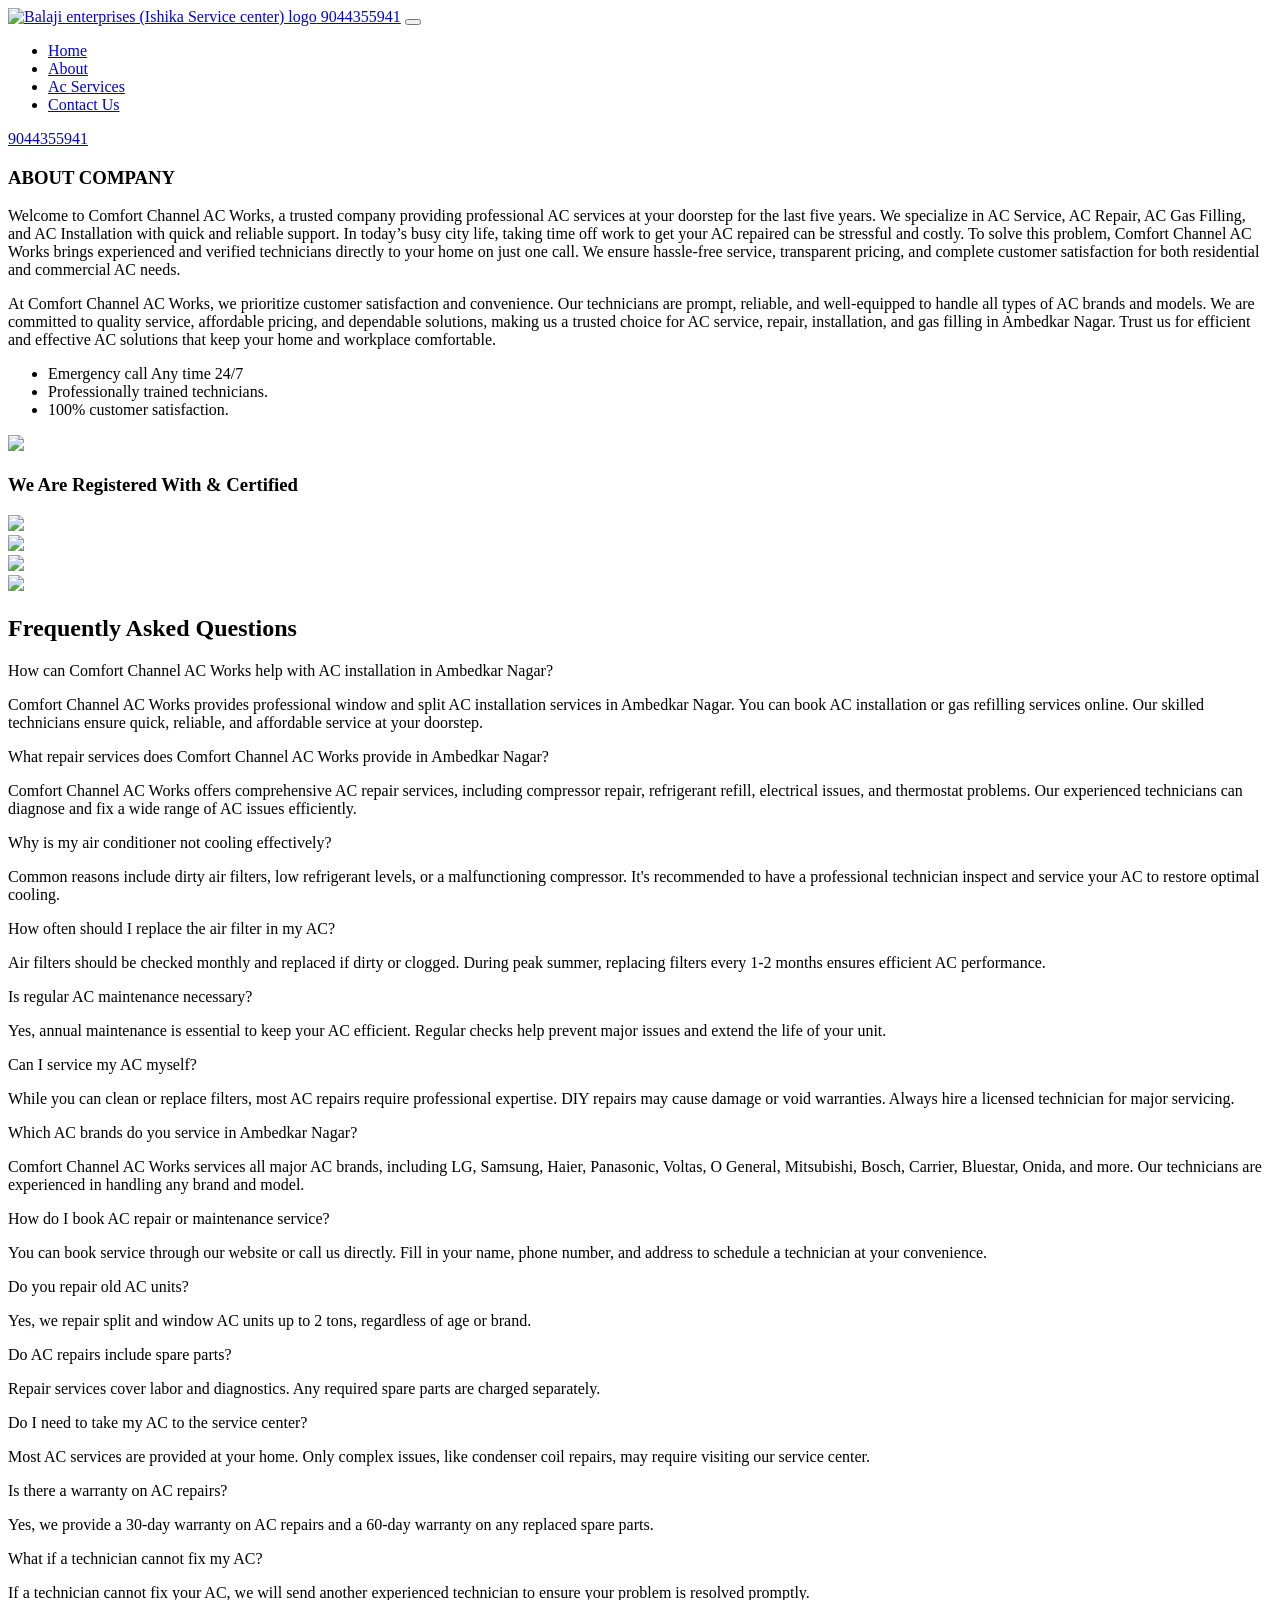
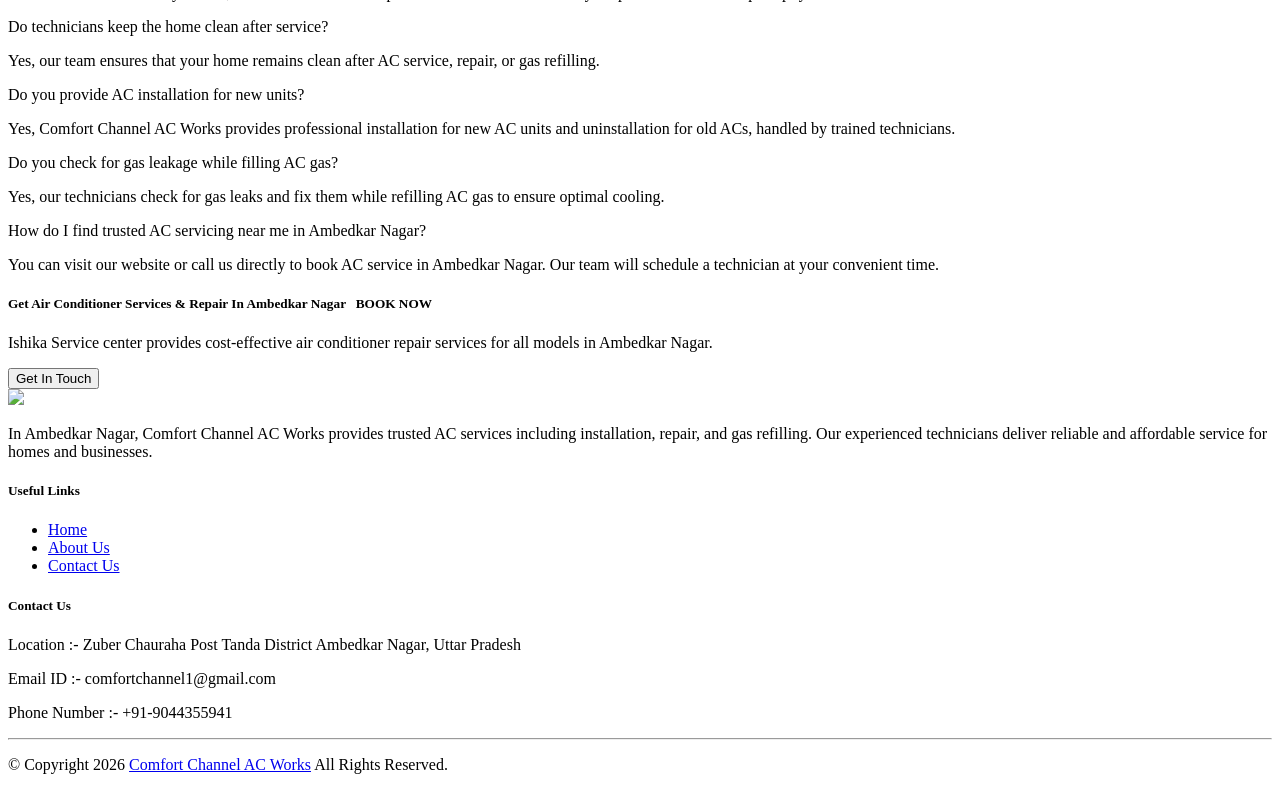
==== about.html @ 98bb8bfc "Add files via upload Website Created" ====
<!DOCTYPE html>
<html>
<head>
		<title>About Us - Comfort Channel AC Works</title>
		 <meta charset="utf-8">
		  <meta name="description" content="Company In Ambedkar Nagar Offering Air Conditioner Repair, Air Conditioner Service, Air Conditioner Installation, One Step Solution For last 5 Year's">
		  <meta name="keywords" content="">
		  <meta name="author" content="Comfort Channel AC Works">
		  <meta name="viewport" content="width=device-width, initial-scale=1">
		<script src="assets/js/6f4b66733d.js" crossorigin="anonymous"></script>
		  <link rel="stylesheet" href="assets/css/bootstrap.min.css" crossorigin="anonymous">
		  <script src="assets/js/bootstrap.bundle.min.js"></script>
		  <link rel="icon" href="https://theacexpert.in/assets/images/ishika-favicon-color.png" width="60px" type="image/x-icon">
		  <link rel="stylesheet" href="assets/css/style.css">
		  <meta name="Robots" content="index, follow"/>
 <!--schema Start  --> 
   
       

  
<!--schema End -->

		 <link rel="canonical" href="index.html" />
	</head>
	<body>

	<!-- navbar start -->
		<nav class="navbar navbar-expand-sm navbar-light bg-light">
		  <div class="container-fluid">
			<a class="navbar-brand" href="index.html"><img src="assets/images/comfort logo.png" alt="Balaji enterprises (Ishika Service center) logo"></a><a href="tel:+919044355941" class="mobileno"><i class="fa fa-phone" aria-hidden="true"></i> 9044355941</a>
			
			<button class="navbar-toggler" type="button" data-bs-toggle="collapse" data-bs-target="#collapsibleNavbar">
			  <span class="navbar-toggler-icon"></span>
			</button>
			<div class="collapse navbar-collapse"  id="collapsibleNavbar">
			     <ul class="navbar-nav ms-auto  my-2 my-lg-0 navbar-nav-scroll">
					<li class="nav-item">
					 <a class="nav-link active" aria-current="page" href="index.html">Home</a>
					</li>
					<li class="nav-item">
					  <a class="nav-link" href="about.html">About</a>
					</li>
					<!--	<li class="nav-item">-->
					<!--  <a class="nav-link" href="gyser_microvave.html">Gyser Microvave</a>-->
					<!--</li>-->
					<li class="nav-item ">
					  <a class="nav-link " href="ac.html" role="button">Ac Services</a>
					
					</li>
					
				
					 <li class="nav-item">
					  <a class="nav-link" href="contact.htm">Contact Us</a>
					</li>
				</ul>
			    <div class="navbar-mobile-number ms-auto">
				   <p><a href="tel:+919044355941"><i class="fa fa-phone" aria-hidden="true"></i> 9044355941</a></p>
			    </div>
			</div>
		  </div>
		</nav>
	<!-- navbar end -->	<!--start  about company -->
		<section class="about-company">
			<div class="container">
				<div class="row">
					<div class="col-sm-8 col-sm-8 col-lg-8">
						<div class="about-company-heading">
							<h3 class="color-heading">ABOUT COMPANY</h3>
							<p>Welcome to Comfort Channel AC Works, a trusted company providing professional AC services at your doorstep for the last five years. We specialize in AC Service, AC Repair, AC Gas Filling, and AC Installation with quick and reliable support. In today’s busy city life, taking time off work to get your AC repaired can be stressful and costly. To solve this problem, Comfort Channel AC Works brings experienced and verified technicians directly to your home on just one call. We ensure hassle-free service, transparent pricing, and complete customer satisfaction for both residential and commercial AC needs.</p>
							<p>At Comfort Channel AC Works, we prioritize customer satisfaction and convenience. Our technicians are prompt, reliable, and well-equipped to handle all types of AC brands and models. We are committed to quality service, affordable pricing, and dependable solutions, making us a trusted choice for AC service, repair, installation, and gas filling in Ambedkar Nagar. Trust us for efficient and effective AC solutions that keep your home and workplace comfortable.</p>
							<ul>
								<li>Emergency call Any time 24/7</li>
								<li>Professionally trained technicians.</li>
								<li>100% customer satisfaction.</li>
							</ul>
						</div>
					</div>
					<div class="col-sm-4 col-md-4 col-lg-4">
						<div class="about-company-img">
							<img src="assets/images/about-company-img.jpg">
						</div>
					</div>
				</div>
			</div>
		</section>
	<!-- end about company -->
	<!-- start certification -->
		<section class="certification">
			<div class="container">
				<div class="row">
					<div class="col-sm-12">
							<h3 class="color-heading">We Are Registered With & Certified</h3>
					</div>
				</div>
				<div class="row">
					<div class="col-sm-3 col-md-3 col-lg-3 col-6">
						<div class="certification-img">
							<img src="assets/images/msme.jpg" style="width:100%;">
						</div>
					</div>
					<div class="col-sm-3 col-md-3 col-lg-3 col-6">
						<div class="certification-img">
							<img src="assets/images/iso.jpg" style="width:100%;">
						</div>
					</div>
					<div class="col-sm-3 col-md-3 col-lg-3 col-6">
						<div class="certification-img">
							<img src="assets/images/bee.jpg" style="width:100%;">
						</div>
					</div>
					<div class="col-sm-3 col-md-3 col-lg-3 col-6">
						<div class="certification-img">
							<img src="assets/images/google-rating.jpg" style="width:100%;">
						</div>
					</div>
				</div>
			</div>
		</section>
	<!-- end certification -->
	<!-- start Frequently Asked Questions-->
	<!-- start faq-->
	<section class="faq-heading">
    <div class="container">
        <div class="row">
            <div class="col-sm-12 col-md-12 col-lg-12 faq-heading-one">
                <h2>Frequently Asked Questions</h2>
            </div>
            <div class="col-sm-12 col-md-12 col-lg-12">
                <div class="faq-container">

                    <div class="faq-item">
                        <div class="faq-question">How can Comfort Channel AC Works help with AC installation in Ambedkar Nagar?</div>
                        <div class="icon-container"><i class="fas fa-chevron-right"></i></div>
                    </div>
                    <div class="faq-answer">
                        <p>Comfort Channel AC Works provides professional window and split AC installation services in Ambedkar Nagar. You can book AC installation or gas refilling services online. Our skilled technicians ensure quick, reliable, and affordable service at your doorstep.</p>
                    </div>

                    <div class="faq-item">
                        <div class="faq-question">What repair services does Comfort Channel AC Works provide in Ambedkar Nagar?</div>
                        <div class="icon-container"><i class="fas fa-chevron-right"></i></div>
                    </div>
                    <div class="faq-answer">
                        <p>Comfort Channel AC Works offers comprehensive AC repair services, including compressor repair, refrigerant refill, electrical issues, and thermostat problems. Our experienced technicians can diagnose and fix a wide range of AC issues efficiently.</p>
                    </div>

                    <div class="faq-item">
                        <div class="faq-question">Why is my air conditioner not cooling effectively?</div>
                        <div class="icon-container"><i class="fas fa-chevron-right"></i></div>
                    </div>
                    <div class="faq-answer">
                        <p>Common reasons include dirty air filters, low refrigerant levels, or a malfunctioning compressor. It's recommended to have a professional technician inspect and service your AC to restore optimal cooling.</p>
                    </div>

                    <div class="faq-item">
                        <div class="faq-question">How often should I replace the air filter in my AC?</div>
                        <div class="icon-container"><i class="fas fa-chevron-right"></i></div>
                    </div>
                    <div class="faq-answer">
                        <p>Air filters should be checked monthly and replaced if dirty or clogged. During peak summer, replacing filters every 1-2 months ensures efficient AC performance.</p>
                    </div>

                    <div class="faq-item">
                        <div class="faq-question">Is regular AC maintenance necessary?</div>
                        <div class="icon-container"><i class="fas fa-chevron-right"></i></div>
                    </div>
                    <div class="faq-answer">
                        <p>Yes, annual maintenance is essential to keep your AC efficient. Regular checks help prevent major issues and extend the life of your unit.</p>
                    </div>

                    <div class="faq-item">
                        <div class="faq-question">Can I service my AC myself?</div>
                        <div class="icon-container"><i class="fas fa-chevron-right"></i></div>
                    </div>
                    <div class="faq-answer">
                        <p>While you can clean or replace filters, most AC repairs require professional expertise. DIY repairs may cause damage or void warranties. Always hire a licensed technician for major servicing.</p>
                    </div>

                    <div class="faq-item">
                        <div class="faq-question">Which AC brands do you service in Ambedkar Nagar?</div>
                        <div class="icon-container"><i class="fas fa-chevron-right"></i></div>
                    </div>
                    <div class="faq-answer">
                        <p>Comfort Channel AC Works services all major AC brands, including LG, Samsung, Haier, Panasonic, Voltas, O General, Mitsubishi, Bosch, Carrier, Bluestar, Onida, and more. Our technicians are experienced in handling any brand and model.</p>
                    </div>

                    <div class="faq-item">
                        <div class="faq-question">How do I book AC repair or maintenance service?</div>
                        <div class="icon-container"><i class="fas fa-chevron-right"></i></div>
                    </div>
                    <div class="faq-answer">
                        <p>You can book service through our website or call us directly. Fill in your name, phone number, and address to schedule a technician at your convenience.</p>
                    </div>

                    <div class="faq-item">
                        <div class="faq-question">Do you repair old AC units?</div>
                        <div class="icon-container"><i class="fas fa-chevron-right"></i></div>
                    </div>
                    <div class="faq-answer">
                        <p>Yes, we repair split and window AC units up to 2 tons, regardless of age or brand.</p>
                    </div>

                    <div class="faq-item">
                        <div class="faq-question">Do AC repairs include spare parts?</div>
                        <div class="icon-container"><i class="fas fa-chevron-right"></i></div>
                    </div>
                    <div class="faq-answer">
                        <p>Repair services cover labor and diagnostics. Any required spare parts are charged separately.</p>
                    </div>

                    <div class="faq-item">
                        <div class="faq-question">Do I need to take my AC to the service center?</div>
                        <div class="icon-container"><i class="fas fa-chevron-right"></i></div>
                    </div>
                    <div class="faq-answer">
                        <p>Most AC services are provided at your home. Only complex issues, like condenser coil repairs, may require visiting our service center.</p>
                    </div>

                    <div class="faq-item">
                        <div class="faq-question">Is there a warranty on AC repairs?</div>
                        <div class="icon-container"><i class="fas fa-chevron-right"></i></div>
                    </div>
                    <div class="faq-answer">
                        <p>Yes, we provide a 30-day warranty on AC repairs and a 60-day warranty on any replaced spare parts.</p>
                    </div>

                    <div class="faq-item">
                        <div class="faq-question">What if a technician cannot fix my AC?</div>
                        <div class="icon-container"><i class="fas fa-chevron-right"></i></div>
                    </div>
                    <div class="faq-answer">
                        <p>If a technician cannot fix your AC, we will send another experienced technician to ensure your problem is resolved promptly.</p>
                    </div>

                    <div class="faq-item">
                        <div class="faq-question">Do technicians keep the home clean after service?</div>
                        <div class="icon-container"><i class="fas fa-chevron-right"></i></div>
                    </div>
                    <div class="faq-answer">
                        <p>Yes, our team ensures that your home remains clean after AC service, repair, or gas refilling.</p>
                    </div>

                    <div class="faq-item">
                        <div class="faq-question">Do you provide AC installation for new units?</div>
                        <div class="icon-container"><i class="fas fa-chevron-right"></i></div>
                    </div>
                    <div class="faq-answer">
                        <p>Yes, Comfort Channel AC Works provides professional installation for new AC units and uninstallation for old ACs, handled by trained technicians.</p>
                    </div>

                    <div class="faq-item">
                        <div class="faq-question">Do you check for gas leakage while filling AC gas?</div>
                        <div class="icon-container"><i class="fas fa-chevron-right"></i></div>
                    </div>
                    <div class="faq-answer">
                        <p>Yes, our technicians check for gas leaks and fix them while refilling AC gas to ensure optimal cooling.</p>
                    </div>

                    <div class="faq-item">
                        <div class="faq-question">How do I find trusted AC servicing near me in Ambedkar Nagar?</div>
                        <div class="icon-container"><i class="fas fa-chevron-right"></i></div>
                    </div>
                    <div class="faq-answer">
                        <p>You can visit our website or call us directly to book AC service in Ambedkar Nagar. Our team will schedule a technician at your convenient time.</p>
                    </div>

                </div>
            </div>
        </div>
    </div>
</section>

		<!-- end faq -->
			<!-- end Frequently Asked Questions-->
	
<script>
	const faqItems = document.querySelectorAll('.faq-item');

faqItems.forEach(item => {
  const question = item.querySelector('.faq-question');
  const answer = item.nextElementSibling;
  const icon = item.querySelector('i');

  item.addEventListener('click', () => {
    faqItems.forEach(otherItem => {
      if (otherItem !== item) {
        const otherAnswer = otherItem.nextElementSibling;
        const otherIcon = otherItem.querySelector('i');

        otherAnswer.classList.remove('active');
        otherIcon.classList.remove('active');
        otherAnswer.style.maxHeight = "0";
      }
    });

    answer.classList.toggle('active');
    icon.classList.toggle('active');
    if (answer.classList.contains('active')) {
      answer.style.maxHeight = answer.scrollHeight + "px";
    } else {
      answer.style.maxHeight = "0";
    }
  });
});
</script>
	


<!-- start footer book now-->
		<section class="book-now">
			<div class="container">
				<div class="row">
					<div class="col-sm-10 col-md-10 col-lg-10">
						<div class="book-now-heading">
							<h5>Get Air Conditioner Services & Repair In Ambedkar Nagar &nbsp BOOK NOW</h5>
							<p>Ishika Service center provides cost-effective air conditioner repair services for all models in Ambedkar Nagar.</p>
						</div>
					</div>
					<div class="col-sm-2 col-md-2 col-lg-2">
						<div class="book-now-heading">
							 <a href="https://theacexpert.in/contact-us/index.html"><button type="button" class="btn">Get In Touch</button></a>
						</div>
					</div>
				</div>
			</div>
		</section>
	<!-- end footer book now-->
<!--start footer -->
		<section class="footer">
			<div class="container">
				<div class="row footer-heading">
							<div class="col-sm-4 col-md-4 col-lg-4">
								<div class="footer-logo-img">
									<img src="assets/images/comfort logo.png">
									<p>In Ambedkar Nagar, Comfort Channel AC Works provides trusted AC services including installation, repair, and gas refilling. Our experienced technicians deliver reliable and affordable service for homes and businesses.</p>
								</div> 
							
							</div>
							<div class="col-sm-4 col-md-4 col-lg-4">
								<div class="usefull-link">
									<h5>Useful Links</h5>
									<ul>
										<li><a href="index.html">Home</a></li>
										<li><a href="about.html">About Us</a></li>
										
									
										<li><a href="contact.htm">Contact Us</a></li>
									</ul>
								</div>
							</div>
						
							<div class="col-sm-4 col-md-4 col-lg-4">
								<div class="contact-us">
									<h5>Contact Us</h5>
									<p><i class="fa fa-map-marker" aria-hidden="true"></i>Location :- Zuber Chauraha Post Tanda District Ambedkar Nagar, Uttar Pradesh</p>
									<p><i class="fa fa-envelope" aria-hidden="true"></i>Email ID :- comfortchannel1@gmail.com </p>
									<p> <i class="fa fa-phone-square" aria-hidden="true"></i>Phone Number :- +91-9044355941</p>
								</div>
							</div> 
							<div class="col-sm-12 col-md-12 col-lg-12">
								<div class="trem-and-condition">
								<hr>
									<p>© Copyright 2026 <a href="theacexpert_default.html">Comfort Channel AC Works</a> All Rights Reserved.</p>
								</div>
							</div>	
				</div>
				</div>
			</div>
		</section>
	<!--end footer -->
	<style type="text/css">
        .wa-chat-box-poweredby{ 
            display: none;
        }
		.footer-mobile {
				display: none;
			}
        @media screen and (max-width: 550px) {
			.footer-mobile {
				position: fixed;
				bottom: 0;
				left: 0;
				display: block;
				right: 0;
				background: #fff;
				z-index: 998;
				width: 100%;
				height: 55px;
				box-shadow: 0 -5px 5px -3px #ccc;
				border-top: 1px solid #dedede;
			}
			.footer-mobile {
				display: block;
			}
			.footer-mobile a {
				display: inline-block;
				padding: 6px 9px;
				background: 0 0;
				color: #000;
				text-decoration: none;
				width: 50%;
				font-weight: 600;
				border-radius: 4px;
				font-size: 14px;
				letter-spacing: 0;
				text-transform: uppercase;
				margin: 8px 0 0 0;
				text-align: center;
			}
            #wa-widget-send-button {
                margin: 0 0 3px 0 !important;
                right: 10px;
                background: transparent;
                box-shadow: none;
            }
            #wa-widget-send-button .wa-messenger-svg-whatsapp {
                fill: #4dc247;
                width: 35px;
                margin-right: 5px;
            }
            #wa-widget-send-button div{
                color: #000 !important;
                font-weight: 600;
                letter-spacing: 0.5px;
                text-transform: capitalize;
                font-size: 15px !important;
                position: relative;
                top: 1px;
            }
        }
    </style>
	<div class="footer-mobile">
		<a href="tel:+917678126380" ><i class="fa fa-phone"></i> Call Now </a>
	</div>

	<!-- <script>
		var url = 'wati-integration-service.clare.ai/ShopifyWidget/shopifyWidget9e65.js?75564';
		var s = document.createElement('script');
		s.type = 'text/javascript';
		s.async = true;
		s.src = url;
		var options = {
			"enabled": true,
			"chatButtonSetting": {
				"backgroundColor": "#4dc247",
				"ctaText": "Get Help",
				"borderRadius": "25",
				"marginLeft": "0",
				"marginBottom": "50",
				"marginRight": "50",
				"position": "right"
			},
			"brandSetting": {
				"brandName": "Balaji enterprises (Ishika Service center)",
				"brandSubTitle": "We Provide Home Appliances Service",
				"brandImg": "assets/images/ishika-favicon.png",
				"welcomeText": "Hi, there!\nHow can I help you?",
				"messageText": "Hello, I need help with your service",
				"backgroundColor": "rgb(12, 101, 111);",
				"ctaText": "Start Chat",
				"borderRadius": "0",
				"autoShow": false,
				"phoneNumber": "+917678126380"
			}
		};
		s.onload = function() {
			CreateWhatsappChatWidget(options);
		};
		var x = document.getElementsByTagName('script')[0];
		x.parentNode.insertBefore(s, x);
	</script> -->
		</body>


<html>
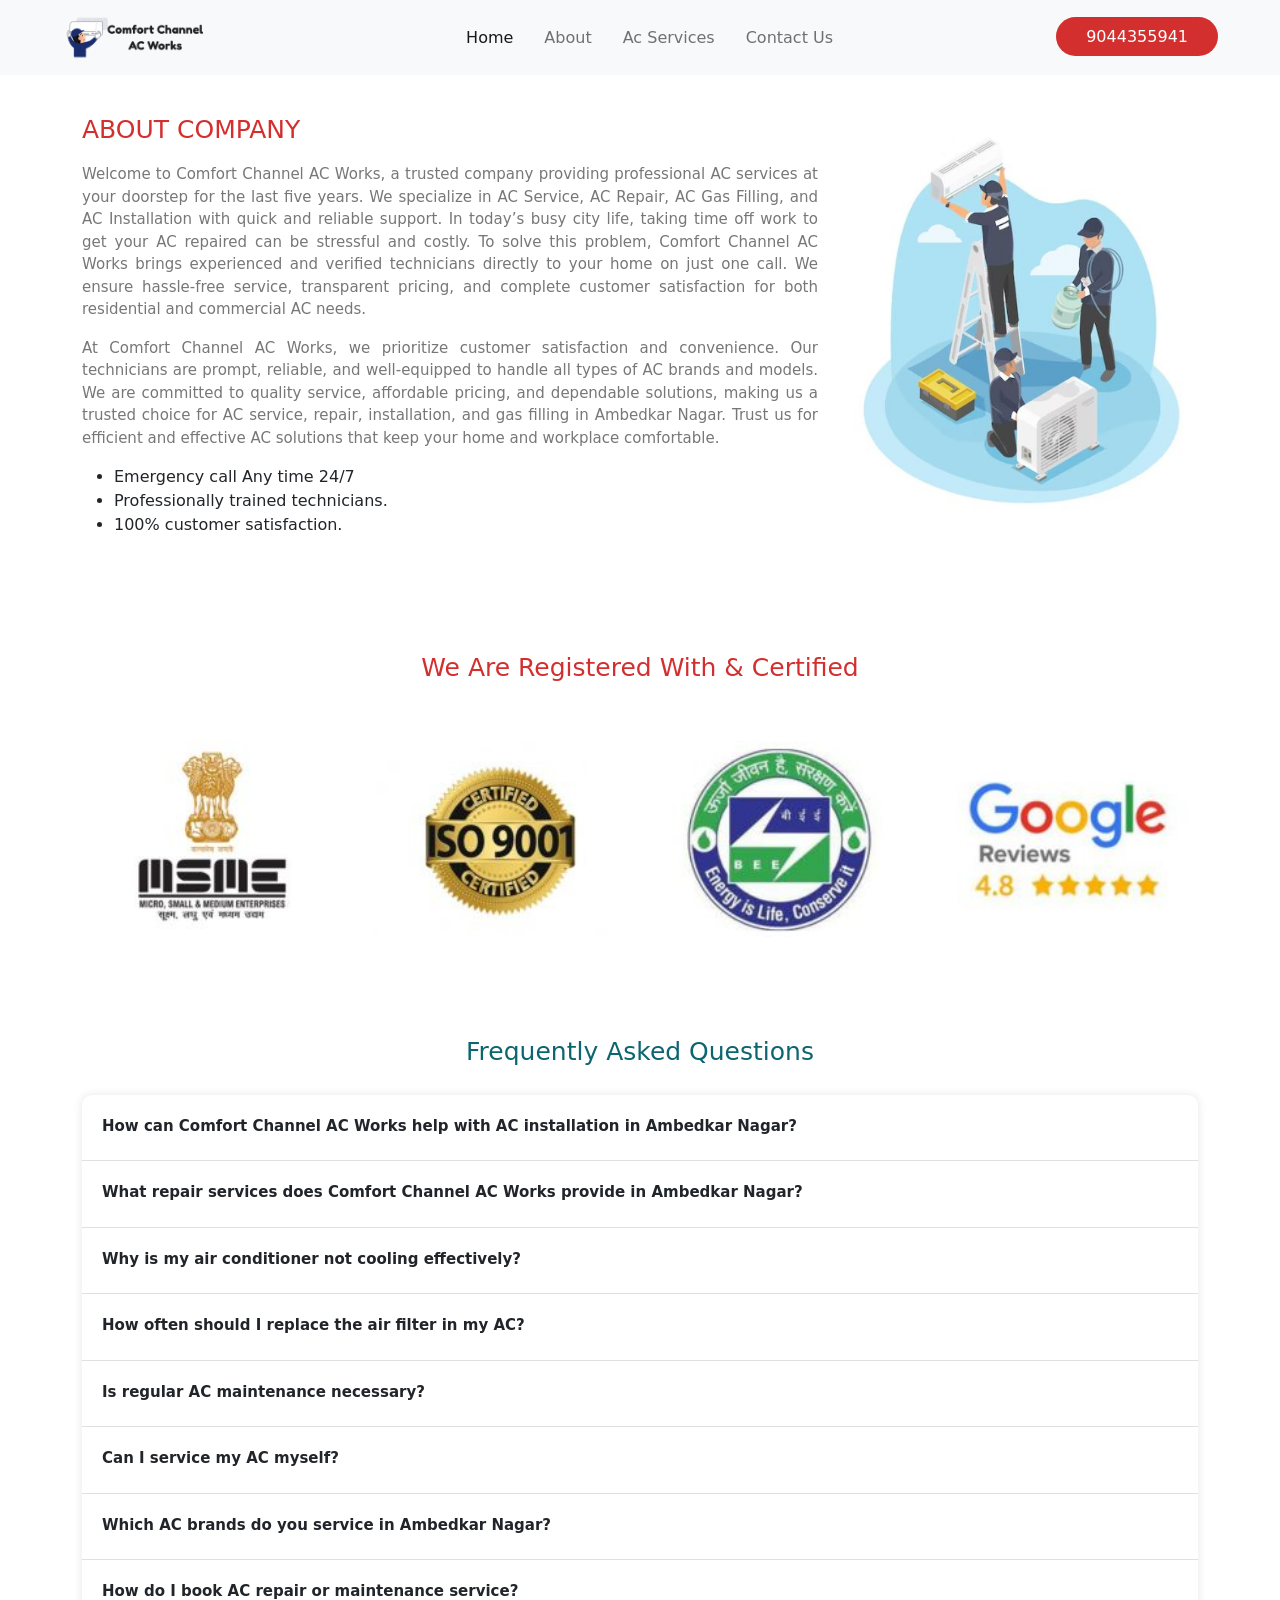
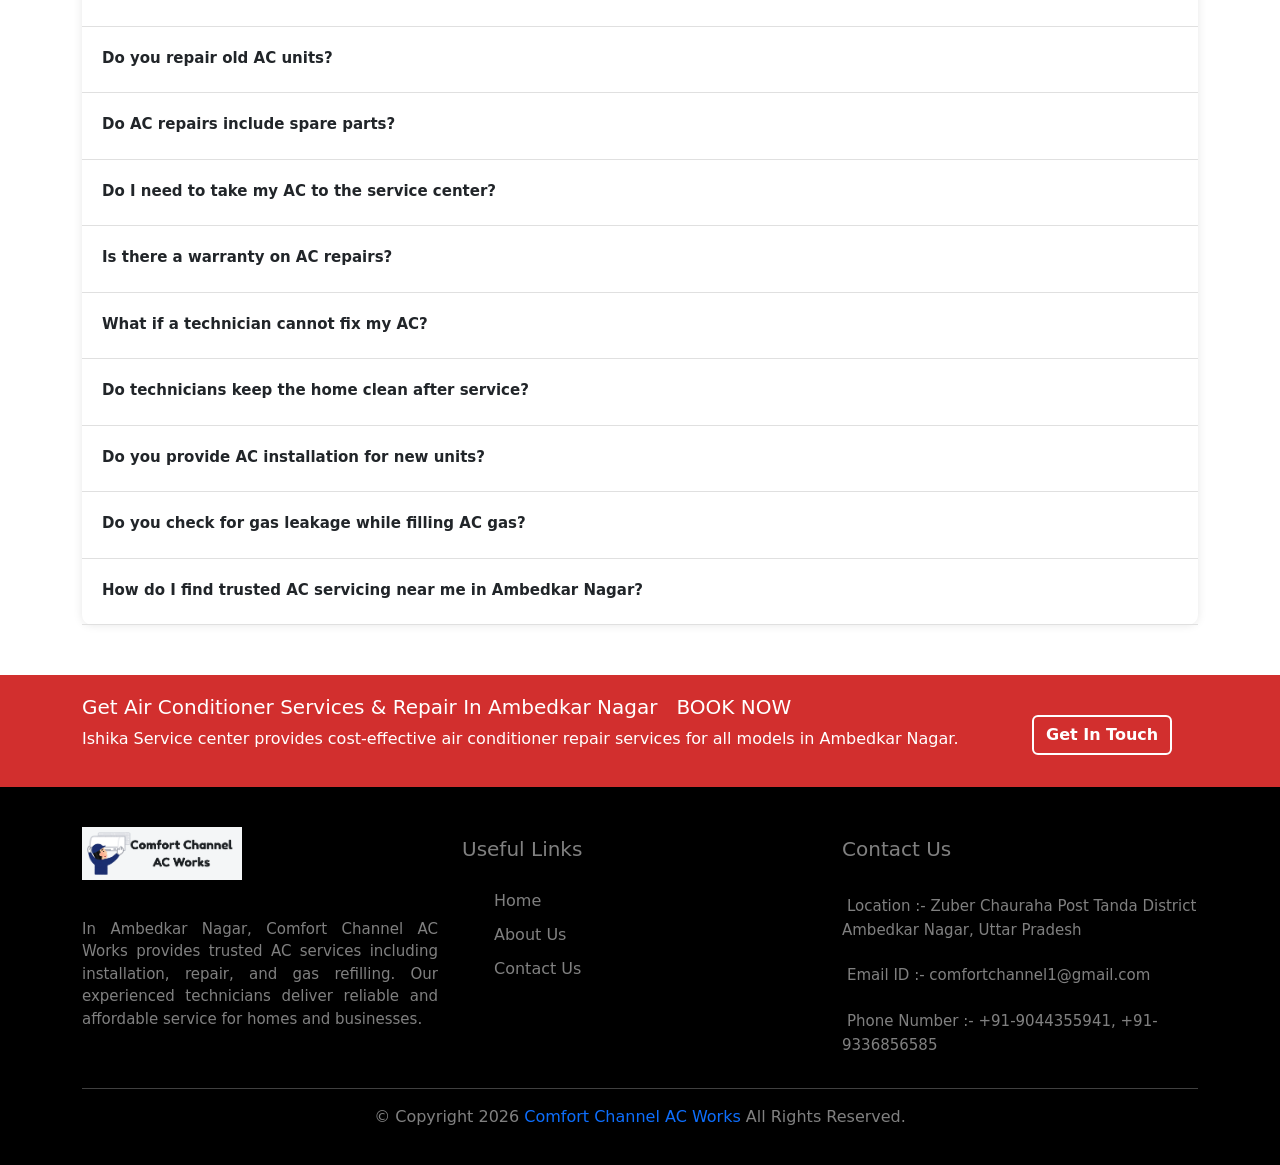
==== commit d71cf451: "updated" ====
--- a/about.html
+++ b/about.html
@@ -331,7 +331,7 @@
 				<div class="row footer-heading">
 							<div class="col-sm-4 col-md-4 col-lg-4">
 								<div class="footer-logo-img">
-									<img src="assets/images/comfort logo.png">
+									<img src="assets/images/comfort logo-2.png">
 									<p>In Ambedkar Nagar, Comfort Channel AC Works provides trusted AC services including installation, repair, and gas refilling. Our experienced technicians deliver reliable and affordable service for homes and businesses.</p>
 								</div> 
 							
@@ -354,13 +354,13 @@
 									<h5>Contact Us</h5>
 									<p><i class="fa fa-map-marker" aria-hidden="true"></i>Location :- Zuber Chauraha Post Tanda District Ambedkar Nagar, Uttar Pradesh</p>
 									<p><i class="fa fa-envelope" aria-hidden="true"></i>Email ID :- comfortchannel1@gmail.com </p>
-									<p> <i class="fa fa-phone-square" aria-hidden="true"></i>Phone Number :- +91-9044355941</p>
+									<p> <i class="fa fa-phone-square" aria-hidden="true"></i>Phone Number :- +91-9044355941, +91-9336856585</p>
 								</div>
 							</div> 
 							<div class="col-sm-12 col-md-12 col-lg-12">
 								<div class="trem-and-condition">
 								<hr>
-									<p>© Copyright 2026 <a href="theacexpert_default.html">Comfort Channel AC Works</a> All Rights Reserved.</p>
+									<p>© Copyright 2026 <a href="index.html" style="text-decoration: none;">Comfort Channel AC Works</a> All Rights Reserved.</p>
 								</div>
 							</div>	
 				</div>
--- a/assets/css/style.css
+++ b/assets/css/style.css
@@ -0,0 +1,784 @@
+.navbar-brand img {
+	width:200px;padding-left:50px;
+}
+.scrollfooter {
+    position: relative;
+    width: 100%;
+    height: 200px;
+    padding: 0;
+    overflow-y: scroll;
+    overflow-x: hidden;
+}
+::-webkit-scrollbar {
+    width: 3px;
+    height: 3px;
+    background-color: #535356;
+    overflow-x: auto;
+}
+.navbar-nav .nav-item{
+	padding-left:15px;
+}
+.navbar-mobile-number p a{
+	text-decoration:none;
+	background-color:#d22f2e;
+	padding:10px 30px 10px 30px;
+	border-radius:25px;
+	color:white;
+}
+.one-roof ul li {
+	list-style-type:none;
+	margin-top:15px;
+	text-align:justify;
+}
+.fa-check-circle{
+	padding-right:10px;
+	color:green;
+}
+.one-roof .fa-check-circle{
+	padding-right:10px;
+	color:green;
+}
+.navbar-mobile-number {
+	margin-right:50px;
+	margin-top:15px;
+}
+.main-service {
+	background-color:#f9fafb;
+	padding-bottom:50px;
+}
+.routing-ac {
+	box-shadow:2px 2px 5px black;
+	border-radius:15px;
+	padding-bottom:15px;
+	margin-bottom:20px;
+}
+.routing-ac h6{
+	padding-left:20px;
+	padding-top:10px;
+}
+.routing-ac ul li {
+	font-size:14px;
+	padding-bottom:5px;
+	padding-left:10px;
+	list-style-type:none;
+}
+.routing-ac ul{
+	padding-left:12px;
+}
+.routing-ac .fa-check-circle{
+	padding-right:10px;
+	color:green;
+}
+.service-heading {
+	padding:40px 0px 15px 18px; 
+}
+.service-heading h3{
+	font-size:25px;
+}
+.service-heading p{
+	font-size:15px;
+	text-align:justify;
+	
+	padding-right:10px;
+}
+.routing-ac .service-button{
+	padding-left:20px;
+}
+.routing-ac .service-button p{
+	font-size:15px;
+	font-weight:bold;
+}
+.routing-ac .service-button p a{
+	text-decoration:none;
+	padding-left:20px;
+}
+.routing-ac .service-button .btn{
+	font-size:11px;
+}
+.service-heading-two h1 {
+	font-size:30px;
+}
+.navbar {
+	position: fixed;
+    z-index: 99;
+    width: 100%;
+}
+.service-heading-two {
+	box-shadow:2px 2px 5px black;
+	background-color:white;
+	margin-top:40px;
+	padding-top:20px;
+	padding-bottom:20px;
+	text-align:center;
+}
+.service-heading-two p{
+	font-size:15px;
+	padding-left:5px;
+	padding-right:5px;
+}
+.carousel {
+	padding-top:70px;
+}
+@media only screen and (max-width: 600px) {
+	   .we-expart-header{
+	       padding-left:15px;
+	   }
+	   .service-area-name p  {
+    	text-decoration:none;
+    	padding:2px 10px 2px 10px!important;
+    	border:2px solid rgb(12, 101, 111);
+    	border-radius:25px;
+    	font-size:9px;
+    	text-transform:uppercase;
+    	color:gray;
+    	font-size:14px;
+        }
+	   .about-us {
+        padding-top:91px!important;
+        padding-bottom: 50px;
+        }
+        .certification {
+            padding-top:20px!important;
+            padding-bottom:20px!important;
+            text-align: center;
+        }
+	   .service-heading-two h1 {
+		font-size:25px;
+		}
+	   .service-heading-two p{
+		font-size:15px;
+		padding-left:15px;
+		padding-right:15px;
+		text-align:justify;
+	   }
+		.carousel {
+			padding-top:65px;
+		}
+		.navbar-mobile-number p a{
+			text-decoration:none;
+			background-color:black;
+			padding:10px 30px 10px 30px;
+			border-radius:25px;
+			color:white;
+			display:none;
+		}
+		.navbar-brand img {
+			width:120px;
+			padding-left:0px;
+		}
+	   .we-expart{
+			background-color: rgb(12, 101, 111);
+			padding-top:90px!important;
+			padding-bottom: 50px;
+		}
+		.carousel-control-next:focus, .carousel-control-next:hover, .carousel-control-prev:focus, .carousel-control-prev{
+			margin-top:65px;
+		}
+		.carousel-control-next:focus, .carousel-control-next:hover, .carousel-control-prev:focus, .carousel-control-next{
+			margin-top:65px;
+		}
+		.form-group {
+	     margin-bottom:15px;
+        }
+		.mobileno{
+		display:block;
+		background-color: black;
+		padding: 4px 15px;
+		font-size: 14px;
+		color: #fff;
+		border-radius: 25px;
+		text-decoration:none;
+		}
+	  .footer-follow-us h5 {
+		color:white;
+		text-align:justify;
+		padding-top:30px;
+	  }
+	  .usefull-link h5{
+		padding-left:0px;
+		padding-bottom:20px;
+		color:rgb(12, 101, 111);
+		color:white;
+	}
+	.faq-container {
+	  width:100%!important;
+	  background-color: #fff;
+	  border-radius: 10px;
+	  box-shadow: 0 0 10px rgba(0, 0, 0, 0.1);
+	}
+	
+ 
+}
+.about-company {
+	padding-top:115px;
+	padding-bottom:50px;
+}
+.major-issues-heading .Major-AC-Repair ul {
+    padding-left:5px!important;
+}
+.service-button .btn {
+	color:#d22f2e;
+	border:2px solid #d22f2e;
+	font-weight:bold;
+}
+.about-us {
+	padding-top:130px;
+	padding-bottom:50px;
+}
+.about-company-img img{
+	width:100%;
+}
+
+.about-company-heading h3{
+	padding-bottom:10px;
+	font-size:25px;
+	
+}
+.about-company-heading p{
+	text-align:justify;
+	font-size:15px;
+	color:#777;
+}
+
+.why-choose {
+	background-color:#f9fafb;
+	padding-top:50px;
+	padding-bottom:50px;
+}
+.why-choose-heading  {
+	text-align:center;
+}
+.why-choose-heading h3 {
+	font-size:25px;
+}
+.why-choose-heading p{
+	font-size:15px;
+}
+.why-choose-quality {
+	text-align:center;
+	padding-top:10px;
+}
+.why-choose-quality p{
+	font-size:15px;
+}
+.why-choose-quality img{
+	padding-bottom:20px;
+	border-radius:20px;
+}
+.one-roof ul{
+    padding-left:5px!important;
+}
+.form {
+	background-color:rgb(12, 101, 111);
+	padding:20px 20px;
+}
+.form-heading {
+	text-align:center;
+	padding-top:8px;
+}
+.form .btn{
+    border:2px solid white;
+    color:white;
+    font-weight:bold;
+}
+.form-main .btn {
+    background-color:#d22f2e;
+    color:white;
+    font-weight:bold;
+}
+
+.major-issues{
+	padding-top:50px;
+	padding-bottom:0px;
+	background-color:#f9fafb;
+}
+.major-issues-heading p{
+	text-align:justify;
+	font-size:15px;
+}
+.major-issues-heading ul li {
+	list-style-type:none;
+	padding-bottom:25px;
+}
+.major-issues-heading ul li .fa-check-circle{
+	color:green;
+	padding-right:10px;
+}
+.major-issues-heading h3{
+	padding-bottom:20px;
+	font-size:25px;
+}
+.brand {
+	padding-top:50px;
+	padding-bottom:50px;
+	text-align:center;
+}
+.brand h3 {
+	padding-bottom:30px;
+	font-size:25px;
+}
+.brand-row img{
+	width:100%;
+	margin-bottom:30px;
+	border:1px solid lightgray;
+	padding:10px;
+}
+.certification {
+	padding-bottom:50px;
+	padding-top:50px;
+	text-align:center;
+}
+.certification h3 {
+	text-align:center;
+	font-size:25px;
+}
+.certification-img {
+	padding-top:50px;
+	width:100%;
+}
+.online-platform {
+	padding-top:50px;
+	padding-bottom:10px;
+	background-color:#f9fafb;
+}
+.online-platform-heading p{
+	text-align:justify;
+	font-size:15px;
+}
+.online-platform-heading h3 {
+	font-size:25px;
+}
+.book-now {
+	background-color:#d22f2e;;
+	padding-top:20px;
+	padding-bottom:20px;
+}
+.book-now-heading .btn{
+	text-align:center;
+	margin-top:20px;
+	border:2px solid white;
+	font-weight:bold;
+	color:white;
+}
+.book-now-heading {
+	color:white;
+}
+.color-heading{
+	color:#d22f2e;
+}
+.home-page-heading {
+    font-size:25px;
+}
+.color-heading b {
+    color:white;
+}
+.mobileno{
+	display:none;
+}
+.footer{
+	padding-top:20px;
+	padding-bottom:20px;
+	background-color:black;
+}
+.footer-logo-img img {
+	width:160px;
+	margin-top:20px;
+}
+.footer-logo-img p{
+	font-size:15px;
+	text-align:justify;
+	color:gray;
+	padding-top:38px;	
+}
+.footer-follow-us h5 {
+	color:gray!important;
+	text-align:center;
+	padding-top:30px;
+}
+@media only screen and (max-width: 600px) {
+	.mobileno{
+		display:block;
+		background-color:rgb(12, 101, 111);
+		padding: 4px 15px 4px 15px;
+		font-size: 14px;
+		color: #fff;
+		border-radius: 25px;
+		text-decoration:none;
+	}
+	.certification-img {
+	padding-top:50px;
+	width:100%;
+    }
+	.usefull-link ul {
+    padding-left:5px!important;
+    }
+  .footer-follow-us h5 {
+	color:white;
+	text-align:justify;
+	padding-top:10px;
+	}
+	.form-main .form-control {
+	width:100%;
+	}
+	.header-contact-address {
+	background-color:#f9fafb;
+	padding:30px;
+	text-align:center;
+	margin-top:30px;
+	}
+	.contact-us{
+	padding-top:1px!important;
+    }
+    .usefull-link h5 {
+    color: white;
+    padding-top:10px!important;
+    padding-bottom:10px!important;
+    }
+}
+.footer-follow-us {
+	font-size:30px;	
+}
+.footer-follow-us ul li {
+	list-style-type:none;
+	float:left;
+	display:flex;
+	color:white;
+	padding-top:10px;
+	padding-right:20px;
+}
+.footer-follow-us .fa-facebook-square {
+	color:#3b5998;
+}
+.footer-follow-us .fa-instagram{
+	color:#d62976;
+}
+.footer-follow-us .fa-linkedin {
+	color:#0072b1 ;
+}
+.footer-follow-us .fa-youtube-play{
+	color:#CD201F;
+}
+.contact-us p{
+	font-size:15px;
+	color:gray;
+}
+.contact-us .fa-map-marker{
+	margin-right:5px;
+	font-size:20px;
+}
+.contact-us .fa-envelope{
+	margin-right:5px;
+	font-size:20px;
+}
+.contact-us .fa-phone-square{
+	margin-right:5px;
+	font-size:20px;
+}
+.usefull-link h5{
+	color:gray;
+	padding-top:30px;
+	padding-bottom:20px;
+}
+.faq-heading-one h2{
+		padding-bottom:20px;
+		color:rgb(12, 101, 111);
+		text-align:center;
+		font-size:25px;
+	}
+.faq-heading {
+		margin-top:50px;
+		margin-bottom:50px;
+		
+	}
+.contact-us h5{
+	padding-bottom:20px;
+	color:rgb(12, 101, 111);
+	color:gray;
+}
+.usefull-link ul li  {
+	list-style-type:none;
+	padding-bottom:10px;
+	
+}
+
+.usefull-link ul li a{
+	text-decoration:none;
+	color:gray;
+}
+
+.contact-us{
+	padding-top:30px;
+}
+.Emergency-call{
+	background-color: #d22f2e;
+	padding:20px;
+	color:white;
+}
+.Emergency-call h3 {
+	margin-top:15px!important;
+}
+.Emergency-call p a{
+	font-size:25px;
+	text-decoration:none;
+	color:white;
+	font-weight:bold;
+	border:2px solid white;
+	padding:10px 20px 10px 20px;
+	border-radius:50px;
+}
+.Emergency-call p {
+	margin-top:20px;
+}
+
+.faq-container {
+  width:100%;
+  background-color: #fff;
+  border-radius: 10px;
+  box-shadow: 0 0 10px rgba(0, 0, 0, 0.1);
+}
+
+.faq-item {
+  padding: 20px;
+  border-bottom: 1px solid #e0e0e0;
+  cursor: pointer;
+  transition: background-color 0.3s ease-in-out;
+  display: flex;
+  justify-content: space-between;
+  align-items: center;
+}
+
+.faq-item:last-child {
+  border-bottom: none;
+}
+
+.faq-question {
+  font-size:15px;
+  font-weight:600;
+  padding-bottom: 3px;
+  patting-top: 3px;
+}
+
+.faq-answer {
+  font-size: 15px;
+  max-height: 0;
+  overflow: hidden;
+  transition: max-height 0.3s ease-in-out;
+  text-align:justify;
+  padding-left: 10px;
+  padding-right: 10px;
+}
+
+.faq-answer.active {
+  border-bottom: 1px solid #e0e0e0;
+}
+
+.icon-container i {
+  font-size: 16px;
+  cursor: pointer;
+  transition: transform 0.3s ease-in-out;
+}
+
+.icon-container i.active {
+  transform: rotate(90deg);
+}
+.trem-and-condition hr{
+	color:white;
+}
+.trem-and-condition p{
+	text-align:center;
+	color:gray;
+}
+.we-expart .btn {
+    border:2px solid white;
+    color:white;
+    font-weight:bold;
+} 
+.we-expart{
+	background-color: rgb(12, 101, 111);
+	padding-top:117px;
+	padding-bottom:50px;
+}
+.we-expart h1{
+	color:white;
+	font-size:30px;
+	padding-bottom:15px;
+}
+.ac-service-center-near {
+	padding-top:50px;
+	padding-bottom:50px;
+}
+.ac-service-center-near h5{
+	color:rgb(12, 101, 111);
+}
+.ac-service-center-near p{
+	font-size:15px;
+	text-align:justify;
+}
+.ac-service-center-near ul li a{
+	text-decoration:none;
+	color:rgb(12, 101, 111);
+}
+.Services-We-Provide{
+	padding-top:50px;
+	padding-bottom:50px;
+	background-color:#f9fafb;
+}
+.Services-We-Provide h5{
+	color:rgb(12, 101, 111);
+	padding-bottom:30px;
+}
+.All-Over-Brands a{
+	text-decoration:none;
+	color:white;
+}
+.All-Over-Brands {
+	background-color:rgb(12, 101, 111);
+	border:1px solid gray;
+	border-radius:25px;
+	padding:10px 30px 10px 30px;
+	margin-bottom:20px;
+}
+.All-Over-Brands:hover{
+	background-color:green;
+}
+.we-expart-header h2{
+	padding-bottom:10px;
+}
+.we-expart-header ul li {
+	color:white;
+	font-size:18px;
+}
+
+.contact-us-form {
+	padding-bottom:20px;
+	padding-top:20px;
+}
+.contact-us-form h3 {
+	text-align:center;
+	color:rgb(12, 101, 111);
+	padding-bottom:20px;
+}
+.header-content-two p{
+	font-size:15px;
+}
+.header-content-two h5{
+	padding-bottom:10px;
+}
+.header-content-two .fa-map-marker{
+	font-size:36px;
+	color:#d22f2e;
+}
+.header-content-two .fa-envelope{
+	margin-right:5px;
+	font-size:36px;
+	color:#d22f2e;
+}
+.header-content-two .fa-phone-square{
+	margin-right:5px;
+	font-size:36px;
+	color:#d22f2e;
+}
+.contact-us-form {
+	padding-top:80px;
+}
+.header-content p{
+	text-align:justify;
+}
+.form-label {
+	font-weight:500;
+	color:rgb(12, 101, 111);
+}
+.maping {
+	margin-top:10px;
+	margin-bottom:30px;
+}
+.form-main {
+	background-color:#e9ecef;
+	padding-top: 30px;
+	padding-bottom:20px;
+}
+.contact-us-form {
+	padding-bottom:50px;
+}
+.header-content {
+	text-align:center;
+	padding-top:30px;
+	padding-bottom:30px;
+}
+.header-content h5{
+	color:#d22f2e;;
+	font-weight:700;
+}
+.header-content p{
+	text-align:center;
+}
+.form-main .form-control {
+	width:100%;
+}
+.header-contact-address {
+	background-color:#e9ecef;
+	padding:30px;
+	text-align:center;
+	
+}
+.header-contact-email {
+	background-color:#e9ecef;
+	padding:30px;
+	margin-top:25px;
+	text-align:center;
+}
+.header-contact-phone {
+	background-color:#e9ecef;
+	padding:30px;
+	margin-top:25px;
+	text-align:center;
+}
+.header-contact-phone h6{
+	color:#d22f2e;
+	padding-top:10px;
+}
+.header-contact-email h6{
+	color:#d22f2e;
+	padding-top:10px;
+}
+.header-contact-address h6{
+	font-size:20px;
+	margin-left:10px;
+	color:#d22f2e;
+	padding-top:10px;
+}
+.service-area {
+	padding-top:90px;
+	margin-bottom:50px;
+}
+.service-area-heading  h1 {
+	font-size:30px;
+	text-align:center;
+	color:rgb(12, 101, 111);
+}
+.service-area-name p a {
+	text-decoration:none;
+	text-transform:uppercase;
+	color:gray;
+}
+.service-area-name p  {
+	text-decoration:none;
+	padding:5px 20px 5px 20px;
+	border:2px solid rgb(12, 101, 111);
+	border-radius:25px;
+	font-size:12px;
+	text-transform:uppercase;
+	color:gray;
+}
+.service-area-name p {
+	margin-bottom:15px;
+}
+.service-area-location {
+	padding-bottom:50px;
+}
+
+
+
+
+
+
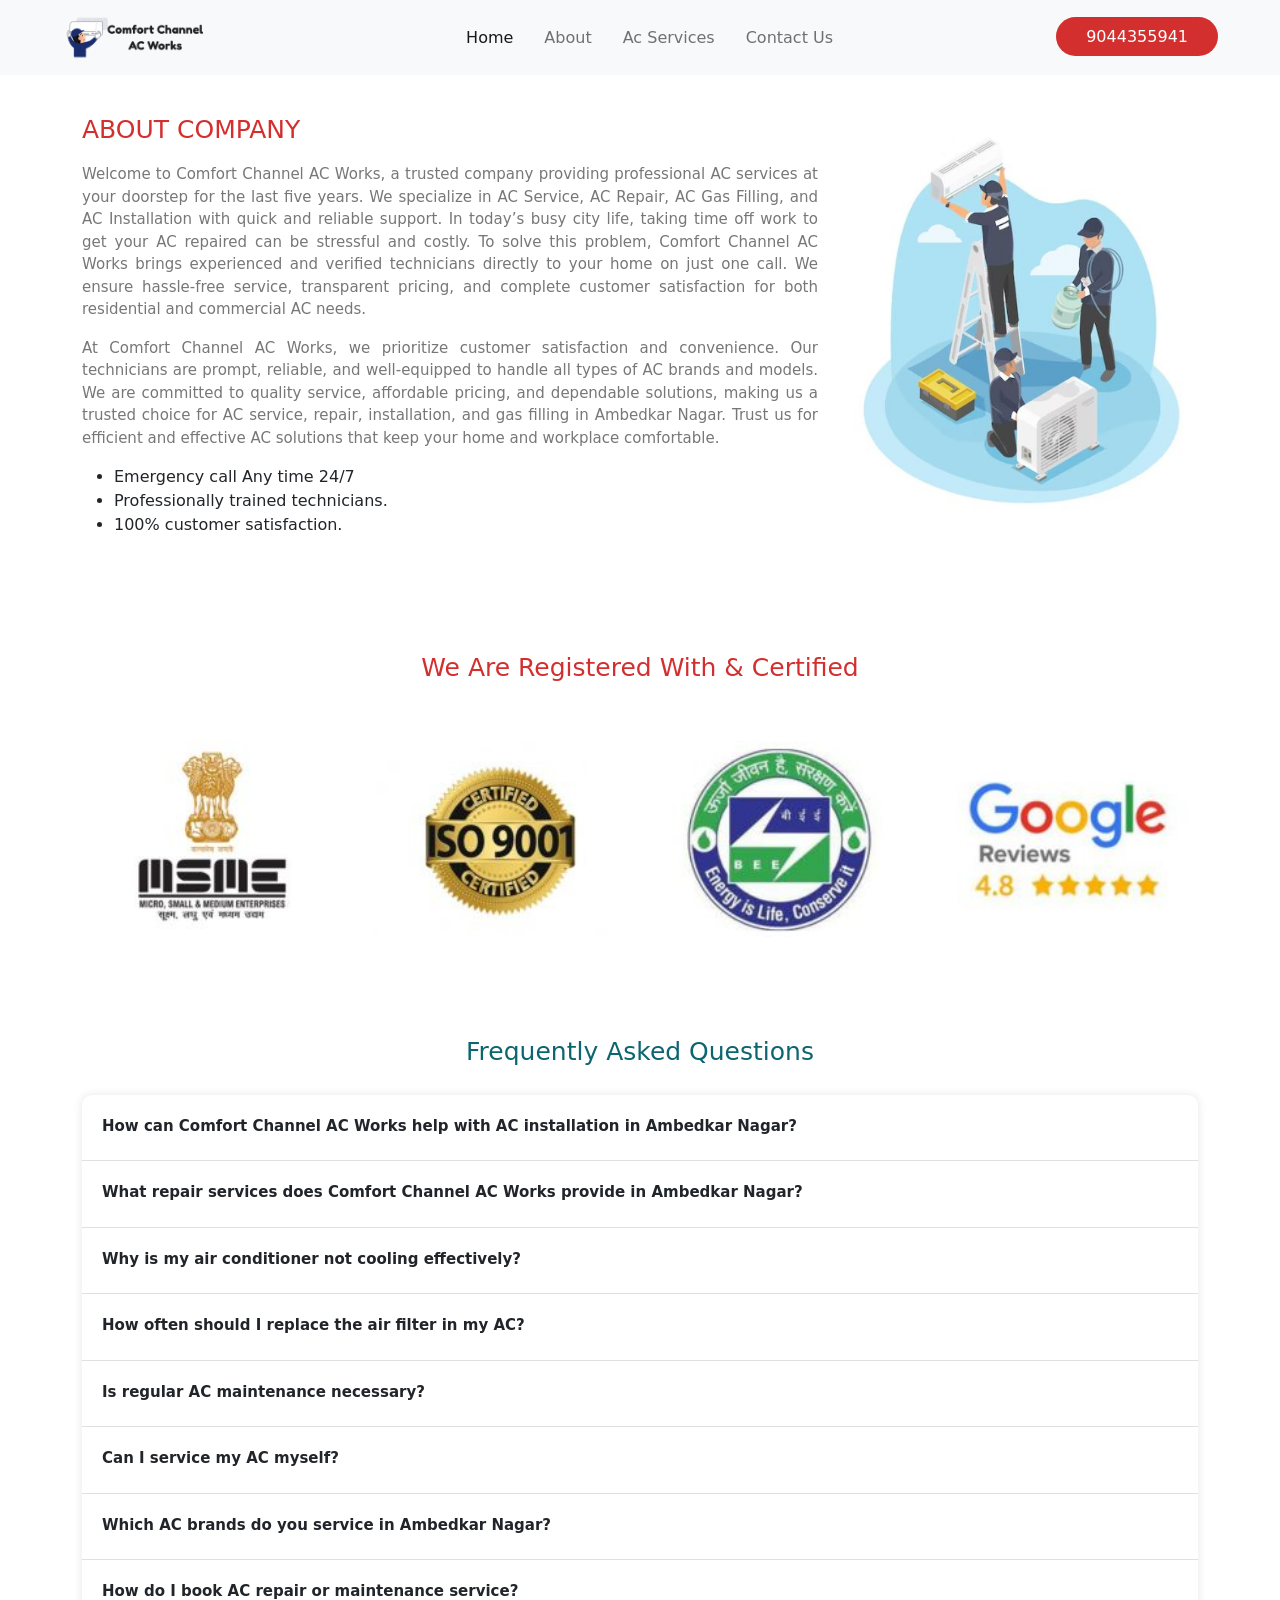
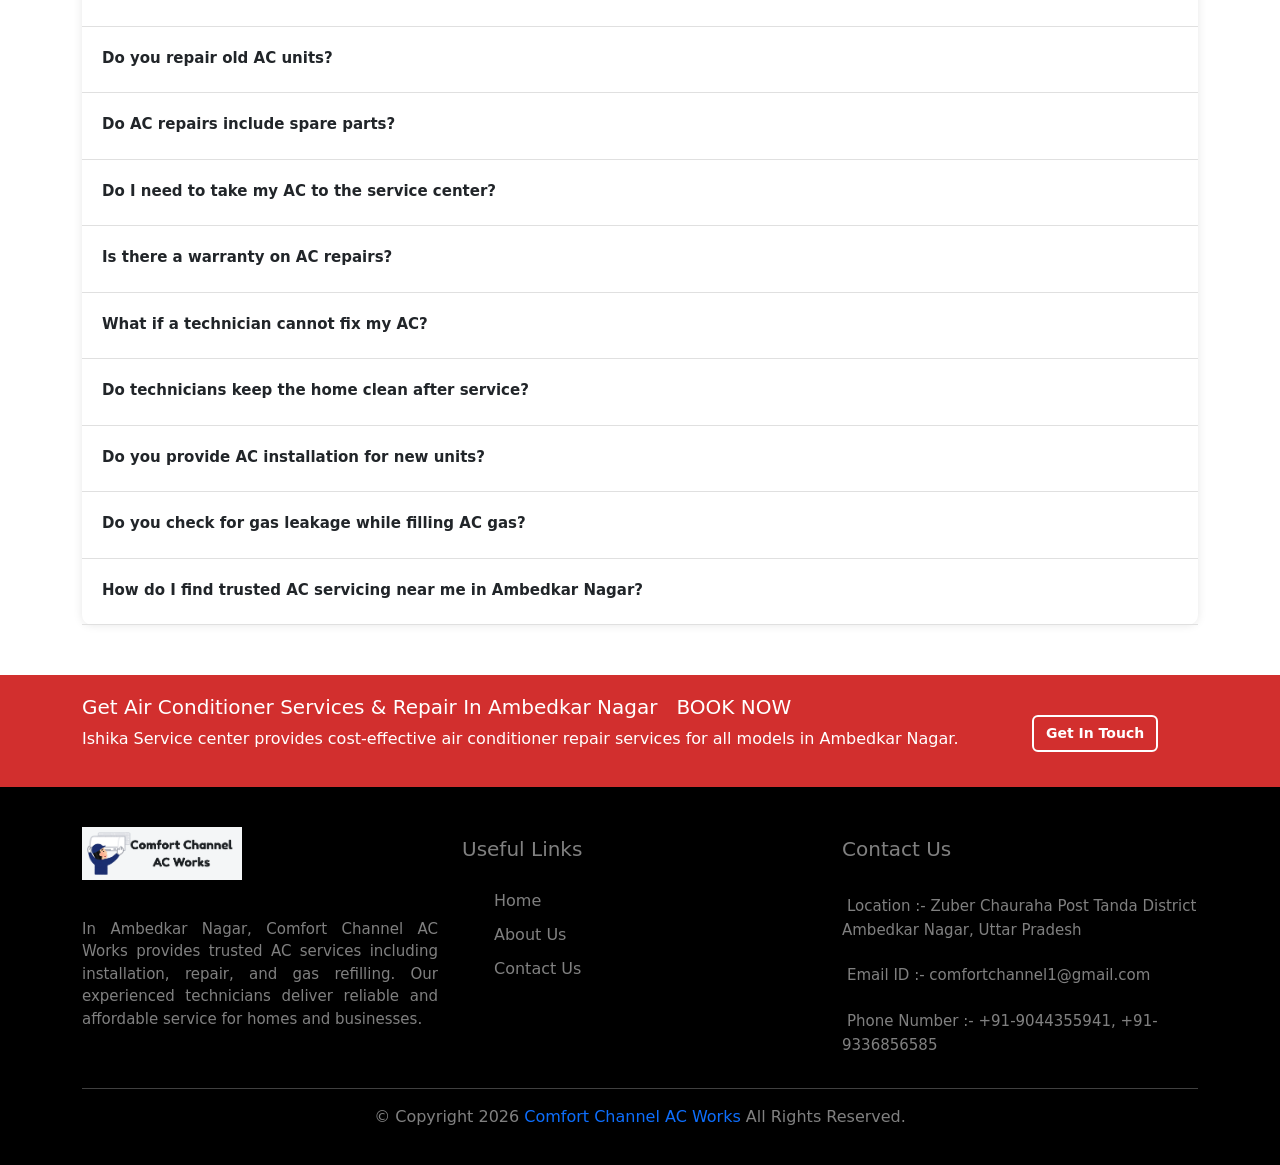
==== commit 8794f403: "Updated" ====
--- a/about.html
+++ b/about.html
@@ -318,7 +318,7 @@
 					</div>
 					<div class="col-sm-2 col-md-2 col-lg-2">
 						<div class="book-now-heading">
-							 <a href="https://theacexpert.in/contact-us/index.html"><button type="button" class="btn">Get In Touch</button></a>
+							 <a href="/index.html"><button type="button" class="btn">Get In Touch</button></a>
 						</div>
 					</div>
 				</div>
--- a/assets/css/style.css
+++ b/assets/css/style.css
@@ -778,7 +778,151 @@
 }
 
 
-
-
-
-
+.filter-buttons button {
+  margin: 5px;
+  padding: 8px 15px;
+  border: none;
+  background: #ddd;
+  cursor: pointer;
+}
+
+.filter-buttons .active {
+  background: #0d6efd;
+  color: #fff;
+}
+.service-card {
+  background: #fff;
+  padding: 15px;
+  border-radius: 12px;
+  box-shadow: 0 5px 15px rgba(0,0,0,0.1);
+  transition: 0.3s;
+  height: 100%;
+}
+
+.service-card {
+  box-shadow: 0 0 10px #ddd;
+}
+
+.service-card:hover {
+  transform: translateY(-5px);
+}
+
+.service-card img {
+  max-width: 100%;
+  height: auto;
+  border-radius: 10px;
+}
+
+
+		row {
+			flex-wrap: wrap;
+			margin: 0;
+			padding: 0;
+			box-sizing: border-box;
+
+		}
+		header {
+  				position: sticky;
+  				top: 0;
+  				z-index: 1000;
+			}
+        .wa-chat-box-poweredby{ 
+            display: none;
+        }
+		.footer-mobile {
+				display: none;
+			}
+		
+        @media screen and (max-width: 768px ) {
+			.footer-mobile {
+				position: fixed;
+				bottom: 0;
+				left: 0;
+				display: block;
+				right: 0;
+				background: #fff;
+				z-index: 998;
+				width: 100%;
+				height: 55px;
+				box-shadow: 0 -5px 5px -3px #ccc;
+				border-top: 1px solid #dedede;
+			}
+			.footer-mobile {
+				display: block;
+			}
+			.footer-mobile a {
+				display: inline-block;
+				padding: 6px 9px;
+				background: 0 0;
+				color: #000;
+				text-decoration: none;
+				width: 50%;
+				font-weight: 600;
+				border-radius: 4px;
+				font-size: 14px;
+				letter-spacing: 0;
+				text-transform: uppercase;
+				margin: 8px 0 0 0;
+				text-align: center;
+			}
+            #wa-widget-send-button {
+                margin: 0 0 3px 0 !important;
+                right: 10px;
+                background: transparent;
+                box-shadow: none;
+            }
+            #wa-widget-send-button .wa-messenger-svg-whatsapp {
+                fill: #4dc247;
+                width: 35px;
+                margin-right: 5px;
+            }
+            #wa-widget-send-button div{
+                color: #000 !important;
+                font-weight: 600;
+                letter-spacing: 0.5px;
+                text-transform: capitalize;
+                font-size: 15px !important;
+                position: relative;
+                top: 1px;
+            }
+			.card:hover {
+  				transform: translateY(-8px);
+  				transition: 0.3s;
+			}
+			html {
+  				scroll-behavior: smooth;
+			}
+        }
+
+
+
+.service-card:hover {
+  transform: translateY(-8px);
+}
+
+.service-card img {
+  width: 100%;
+  height: 200px;
+  object-fit: cover;
+  border-radius: 10px;
+}
+
+.btn-box {
+  display: flex;
+  gap: 10px;
+  margin-top: auto;
+}
+
+.btn {
+  flex: 1;
+  font-size: 14px;
+}
+
+/* MOBILE FIX */
+@media (max-width: 576px) {
+  .service-card img {
+    height: 180px;
+  }
+}
+
+
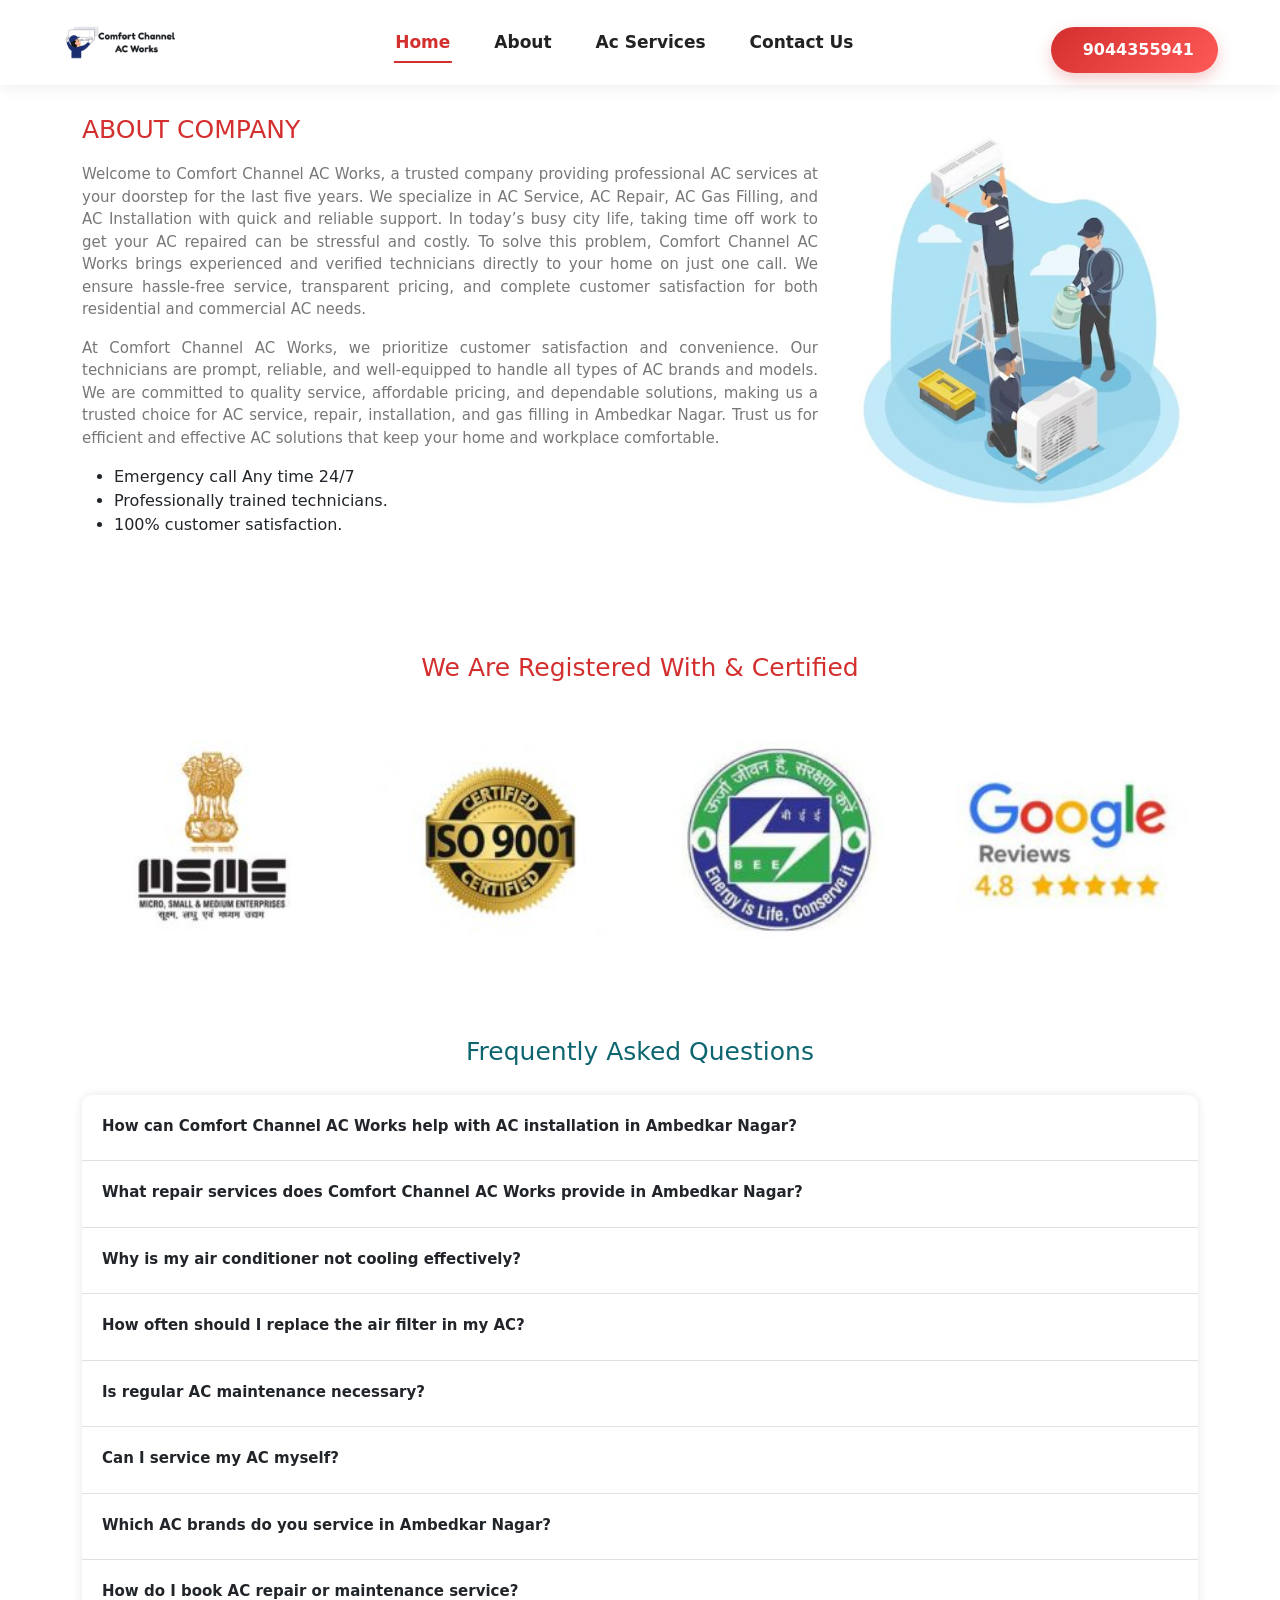
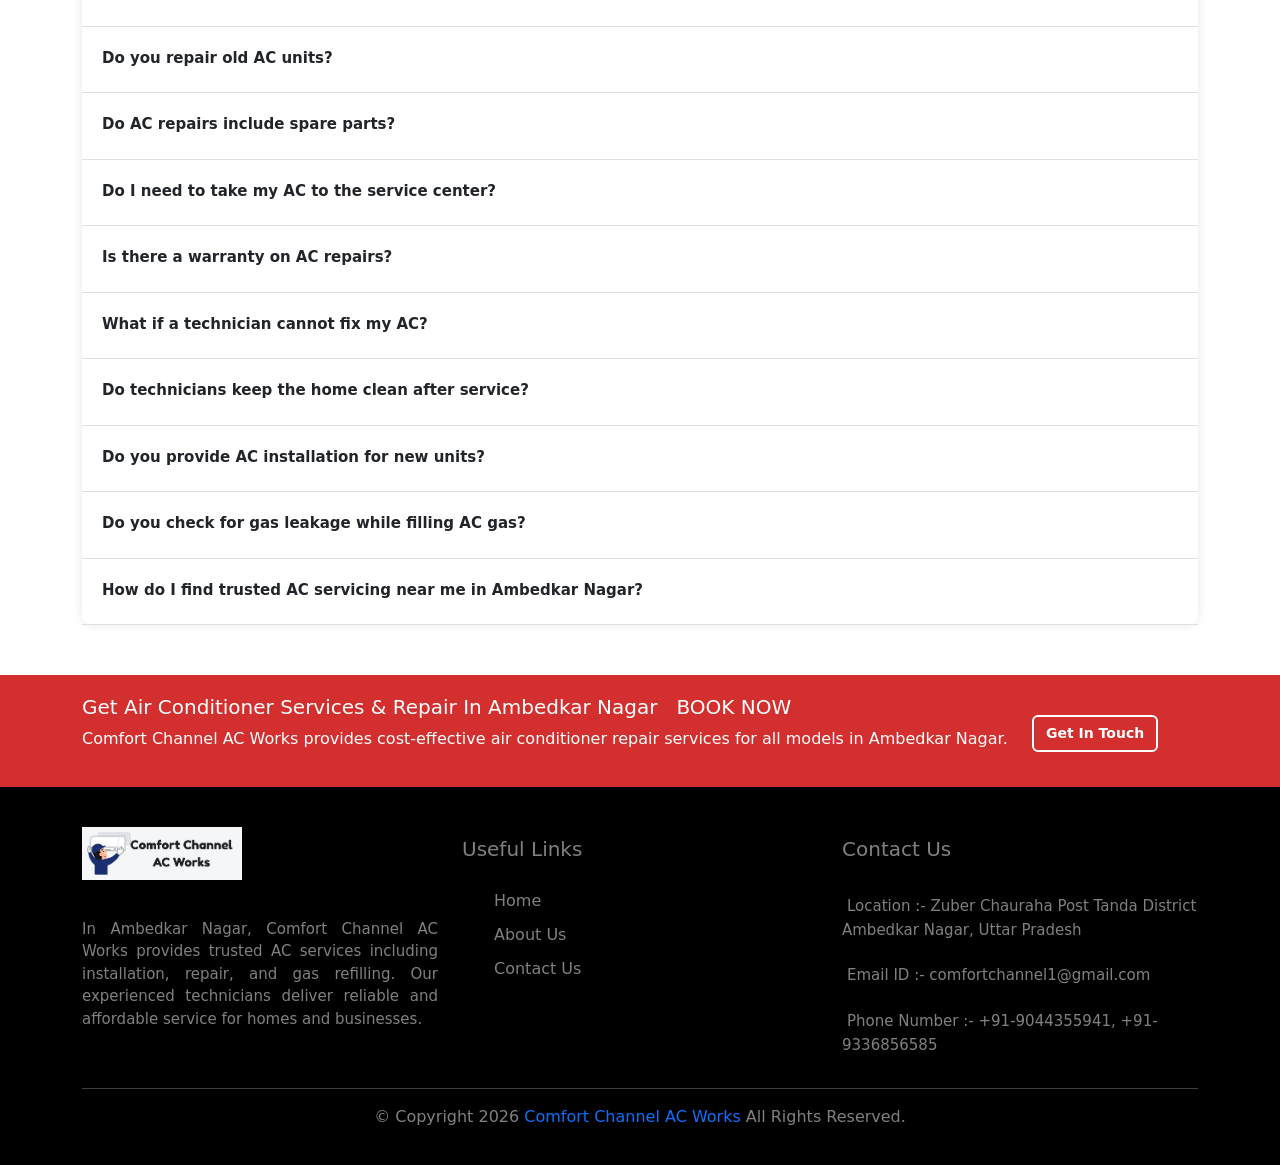
==== commit f7a195db: "Updated" ====
--- a/about.html
+++ b/about.html
@@ -27,7 +27,14 @@
 	<!-- navbar start -->
 		<nav class="navbar navbar-expand-sm navbar-light bg-light">
 		  <div class="container-fluid">
-			<a class="navbar-brand" href="index.html"><img src="assets/images/comfort logo.png" alt="Balaji enterprises (Ishika Service center) logo"></a><a href="tel:+919044355941" class="mobileno"><i class="fa fa-phone" aria-hidden="true"></i> 9044355941</a>
+			<a class="navbar-brand" href="index.html">
+				<img src="assets/images/comfort logo.png" alt="Comfort Channel AC Works (Mohd Zaid) logo"></a>
+				<a href="tel:+919044355941" class="mobileno">
+					<i class="fa fa-phone" aria-hidden="true">
+
+					</i>
+					 9044355941
+				</a>
 			
 			<button class="navbar-toggler" type="button" data-bs-toggle="collapse" data-bs-target="#collapsibleNavbar">
 			  <span class="navbar-toggler-icon"></span>
@@ -39,10 +46,7 @@
 					</li>
 					<li class="nav-item">
 					  <a class="nav-link" href="about.html">About</a>
-					</li>
-					<!--	<li class="nav-item">-->
-					<!--  <a class="nav-link" href="gyser_microvave.html">Gyser Microvave</a>-->
-					<!--</li>-->
+					</li>					
 					<li class="nav-item ">
 					  <a class="nav-link " href="ac.html" role="button">Ac Services</a>
 					
@@ -313,7 +317,7 @@
 					<div class="col-sm-10 col-md-10 col-lg-10">
 						<div class="book-now-heading">
 							<h5>Get Air Conditioner Services & Repair In Ambedkar Nagar &nbsp BOOK NOW</h5>
-							<p>Ishika Service center provides cost-effective air conditioner repair services for all models in Ambedkar Nagar.</p>
+							<p>Comfort Channel AC Works provides cost-effective air conditioner repair services for all models in Ambedkar Nagar.</p>
 						</div>
 					</div>
 					<div class="col-sm-2 col-md-2 col-lg-2">
@@ -451,7 +455,7 @@
 				"position": "right"
 			},
 			"brandSetting": {
-				"brandName": "Balaji enterprises (Ishika Service center)",
+				"brandName": " (Comfort Channel AC Works)",
 				"brandSubTitle": "We Provide Home Appliances Service",
 				"brandImg": "assets/images/ishika-favicon.png",
 				"welcomeText": "Hi, there!\nHow can I help you?",
--- a/assets/css/style.css
+++ b/assets/css/style.css
@@ -395,6 +395,8 @@
 	text-align:center;
 	padding-top:30px;
 }
+
+
 @media only screen and (max-width: 600px) {
 	.mobileno{
 		display:block;
@@ -435,6 +437,8 @@
     padding-bottom:10px!important;
     }
 }
+
+
 .footer-follow-us {
 	font-size:30px;	
 }
@@ -926,3 +930,271 @@
 }
 
 
+/* FILTER BUTTONS */
+
+.filter-buttons{
+  display:flex;
+  flex-wrap:wrap;
+  gap:12px;
+  justify-content:center;
+  margin-bottom:35px;
+}
+
+.filter-btn{
+  padding:12px 28px;
+  border:none;
+  border-radius:30px;
+  background:#f1f1f1;
+  color:#333;
+  font-size:15px;
+  font-weight:600;
+  cursor:pointer;
+  transition:all 0.35s ease;
+  box-shadow:0 3px 8px rgba(0,0,0,0.08);
+}
+
+/* HOVER EFFECT */
+
+.filter-btn:hover{
+  background:#d22f2e;
+  color:#fff;
+  transform:translateY(-3px);
+  box-shadow:0 8px 18px rgba(210,47,46,0.25);
+}
+
+/* ACTIVE BUTTON */
+
+.filter-btn.active{
+  background:#0d6efd;
+  color:#fff;
+  transform:scale(1.05);
+  box-shadow:0 8px 20px rgba(13,110,253,0.25);
+}
+
+/* CLICK EFFECT */
+
+.filter-btn:active{
+  transform:scale(0.96);
+}
+
+/* MOBILE */
+
+@media(max-width:576px){
+
+  .filter-buttons{
+    gap:10px;
+  }
+
+  .filter-btn{
+    padding:10px 20px;
+    font-size:14px;
+  }
+
+}
+
+/* =========================
+   PREMIUM NAVBAR DESIGN
+========================= */
+
+.navbar{
+  position:fixed;
+  top:0;
+  left:0;
+  width:100%;
+  z-index:999;
+  background:#ffffff !important;
+  padding:12px 0;
+  transition:all 0.4s ease;
+  box-shadow:0 2px 15px rgba(0,0,0,0.08);
+}
+
+/* NAVBAR ON SCROLL */
+
+.navbar.scrolled{
+  padding:8px 0;
+  background:#fff !important;
+  box-shadow:0 5px 20px rgba(0,0,0,0.12);
+}
+
+/* LOGO */
+
+.navbar-brand img{
+  width:170px;
+  transition:0.4s ease;
+}
+
+.navbar-brand img:hover{
+  transform:scale(1.05);
+}
+
+/* NAV LINKS */
+
+.navbar-nav{
+  align-items:center;
+}
+
+.navbar-nav .nav-item{
+  padding:0 8px;
+}
+
+.navbar-nav .nav-link{
+  position:relative;
+  color:#222 !important;
+  font-size:17px;
+  font-weight:600;
+  padding:10px 14px !important;
+  transition:all 0.3s ease;
+}
+
+/* HOVER EFFECT */
+
+.navbar-nav .nav-link:hover{
+  color:#d22f2e !important;
+  transform:translateY(-2px);
+}
+
+/* UNDERLINE EFFECT */
+
+.navbar-nav .nav-link::after{
+  content:"";
+  position:absolute;
+  left:50%;
+  bottom:2px;
+  width:0%;
+  height:2px;
+  background:#d22f2e;
+  transition:all 0.3s ease;
+  transform:translateX(-50%);
+}
+
+.navbar-nav .nav-link:hover::after,
+.navbar-nav .nav-link.active::after{
+  width:70%;
+}
+
+/* ACTIVE MENU */
+
+.navbar-nav .nav-link.active{
+  color:#d22f2e !important;
+}
+
+/* DESKTOP PHONE BUTTON */
+
+.navbar-mobile-number p{
+  margin-bottom:0;
+}
+
+.navbar-mobile-number p a{
+  text-decoration:none;
+  background:linear-gradient(135deg,#d22f2e,#ff5a58);
+  padding:11px 24px;
+  border-radius:40px;
+  color:#fff;
+  font-weight:600;
+  display:inline-flex;
+  align-items:center;
+  gap:8px;
+  transition:all 0.35s ease;
+  box-shadow:0 6px 15px rgba(210,47,46,0.25);
+}
+
+/* BUTTON HOVER */
+
+.navbar-mobile-number p a:hover{
+  transform:translateY(-3px);
+  box-shadow:0 10px 25px rgba(210,47,46,0.35);
+}
+
+/* MOBILE BUTTON */
+
+.mobileno{
+  display:none;
+}
+
+/* TOGGLER BUTTON */
+
+.navbar-toggler{
+  border:none !important;
+  box-shadow:none !important;
+  transition:0.3s ease;
+}
+
+.navbar-toggler:hover{
+  transform:rotate(90deg);
+}
+
+/* MOBILE RESPONSIVE */
+
+@media(max-width:768px){
+
+  .navbar{
+    padding:10px 0;
+  }
+
+  .navbar-brand img{
+    width:120px;
+  }
+
+  .navbar-collapse{
+    background:#fff;
+    margin-top:12px;
+    border-radius:12px;
+    padding:15px;
+    box-shadow:0 8px 20px rgba(0,0,0,0.08);
+    animation:menuFade 0.4s ease;
+  }
+
+  @keyframes menuFade{
+    from{
+      opacity:0;
+      transform:translateY(-10px);
+    }
+    to{
+      opacity:1;
+      transform:translateY(0);
+    }
+  }
+
+  .navbar-nav{
+    align-items:flex-start;
+  }
+
+  .navbar-nav .nav-item{
+    width:100%;
+    padding:5px 0;
+  }
+
+  .navbar-nav .nav-link{
+    width:100%;
+    padding:12px 10px !important;
+    border-radius:10px;
+  }
+
+  .navbar-nav .nav-link:hover{
+    background:#f5f5f5;
+    transform:translateX(5px);
+  }
+
+  .navbar-mobile-number{
+    display:none;
+  }
+
+  .mobileno{
+    display:flex;
+    align-items:center;
+    gap:6px;
+    background:linear-gradient(135deg,#d22f2e,#ff5a58);
+    color:#fff;
+    padding:7px 14px;
+    border-radius:30px;
+    text-decoration:none;
+    font-size:14px;
+    font-weight:600;
+    transition:0.3s ease;
+  }
+
+  .mobileno:hover{
+    transform:scale(1.05);
+    color:#fff;
+  }
+}
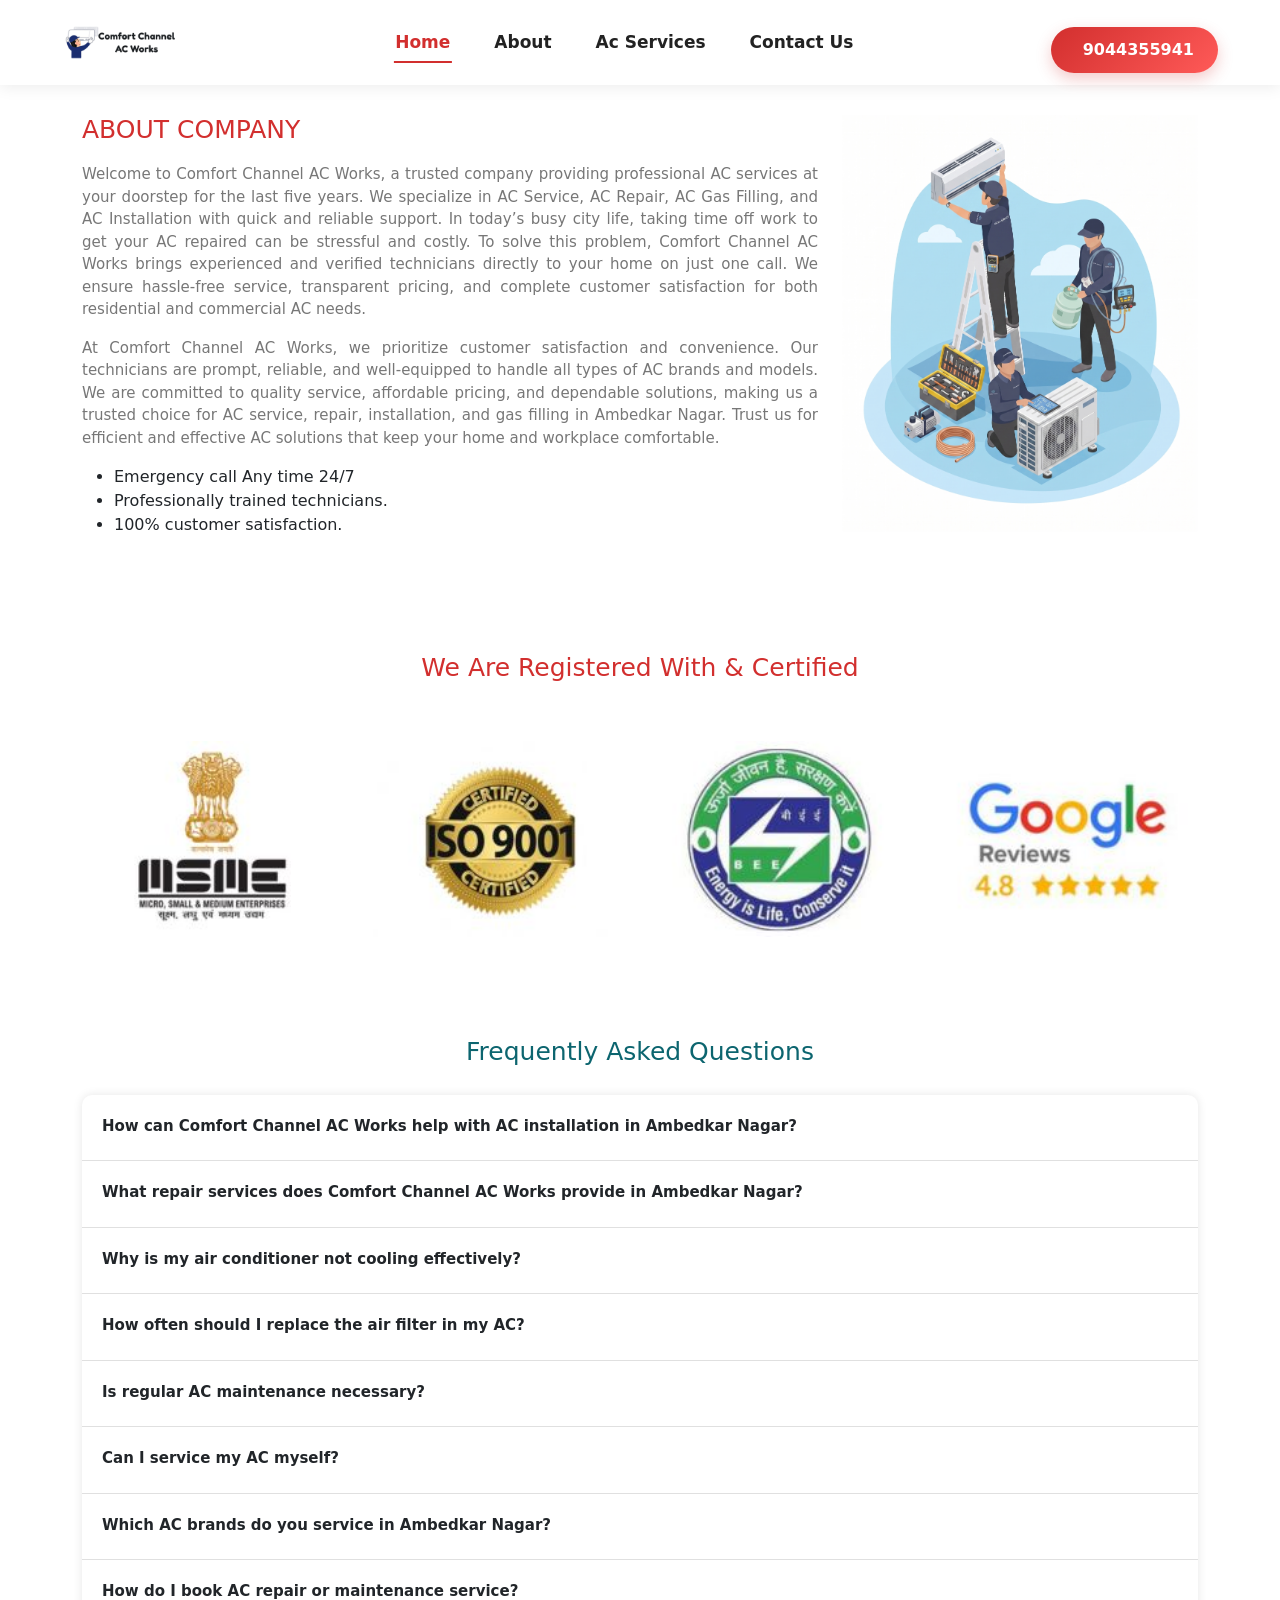
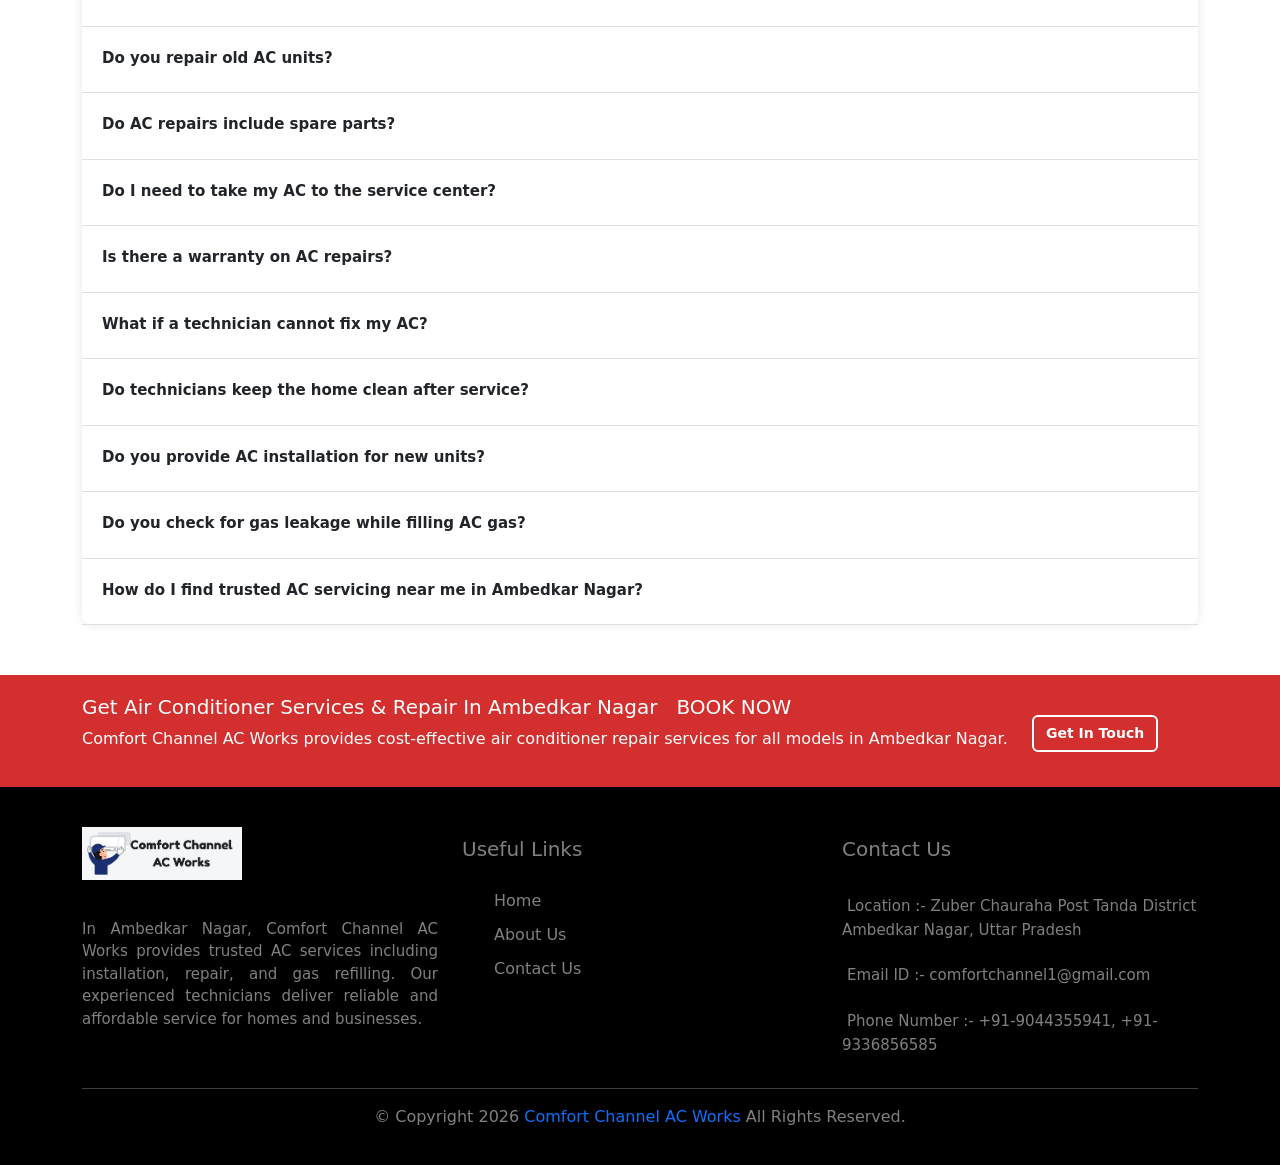
==== commit 85ff9c28: "Updated" ====
--- a/about.html
+++ b/about.html
@@ -81,7 +81,7 @@
 					</div>
 					<div class="col-sm-4 col-md-4 col-lg-4">
 						<div class="about-company-img">
-							<img src="assets/images/about-company-img.jpg">
+							<img src="assets/images/about-company-pic.png">
 						</div>
 					</div>
 				</div>
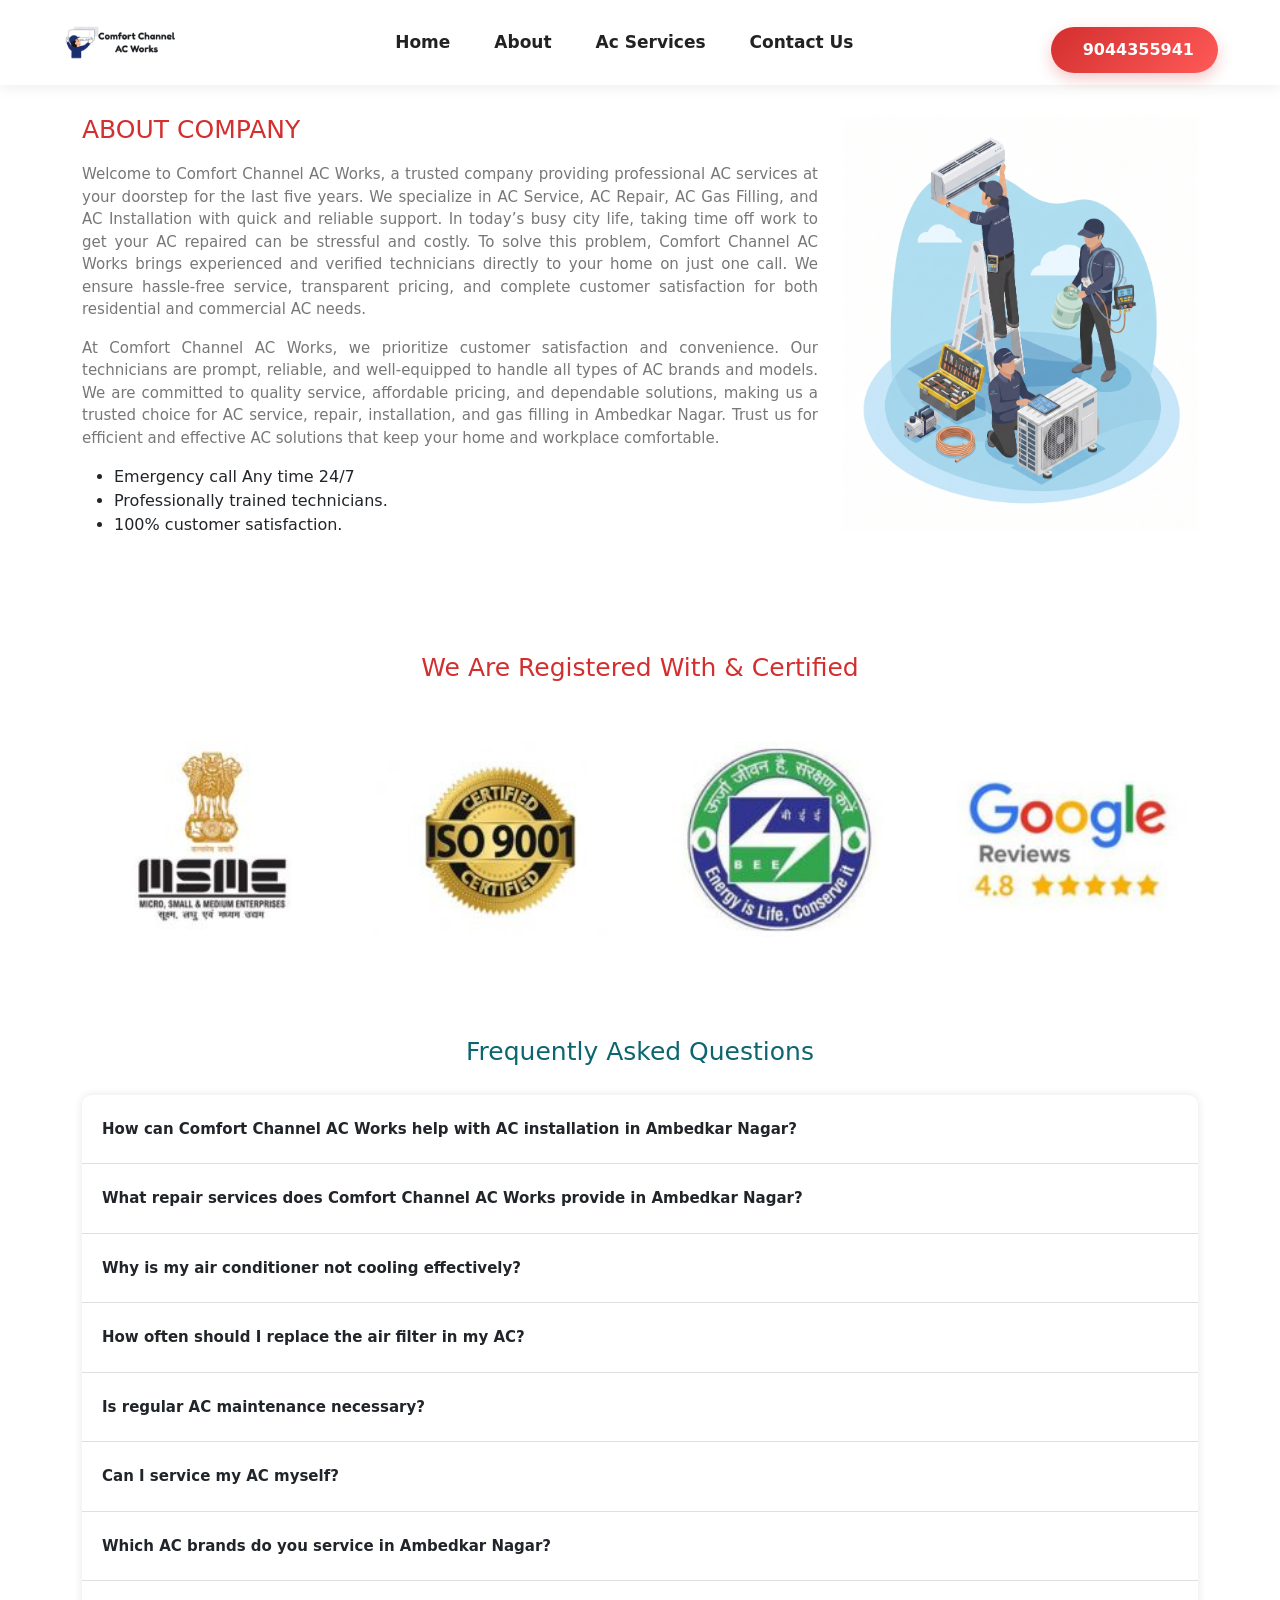
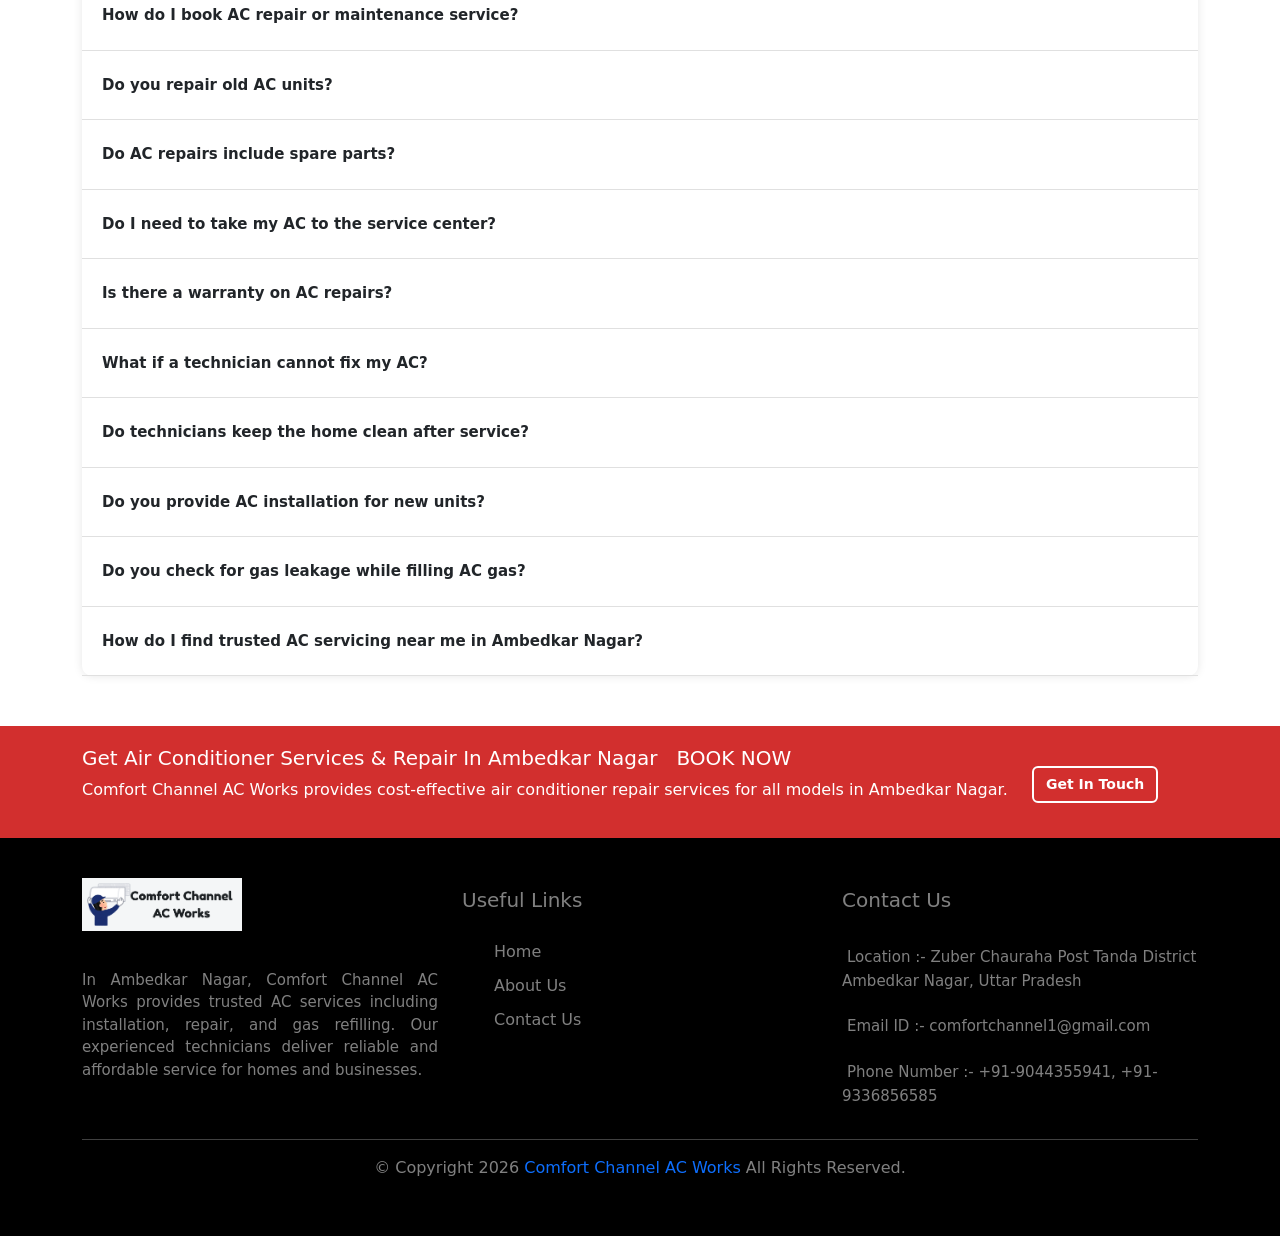
==== commit ba50c687: "Updated" ====
--- a/about.html
+++ b/about.html
@@ -10,7 +10,7 @@
 		<script src="assets/js/6f4b66733d.js" crossorigin="anonymous"></script>
 		  <link rel="stylesheet" href="assets/css/bootstrap.min.css" crossorigin="anonymous">
 		  <script src="assets/js/bootstrap.bundle.min.js"></script>
-		  <link rel="icon" href="https://theacexpert.in/assets/images/ishika-favicon-color.png" width="60px" type="image/x-icon">
+		  <link rel="icon" href="assets/images/rps-favicon-color-2.png" width="60px" type="image/x-icon">
 		  <link rel="stylesheet" href="assets/css/style.css">
 		  <meta name="Robots" content="index, follow"/>
  <!--schema Start  --> 
@@ -42,7 +42,7 @@
 			<div class="collapse navbar-collapse"  id="collapsibleNavbar">
 			     <ul class="navbar-nav ms-auto  my-2 my-lg-0 navbar-nav-scroll">
 					<li class="nav-item">
-					 <a class="nav-link active" aria-current="page" href="index.html">Home</a>
+					 <a class="nav-link" aria-current="page" href="index.html">Home</a>
 					</li>
 					<li class="nav-item">
 					  <a class="nav-link" href="about.html">About</a>
--- a/assets/css/style.css
+++ b/assets/css/style.css
@@ -377,7 +377,7 @@
 }
 .footer{
 	padding-top:20px;
-	padding-bottom:20px;
+	padding-bottom:40px;
 	background-color:black;
 }
 .footer-logo-img img {
@@ -559,7 +559,7 @@
   font-size:15px;
   font-weight:600;
   padding-bottom: 3px;
-  patting-top: 3px;
+  padding-top: 3px;
 }
 
 .faq-answer {
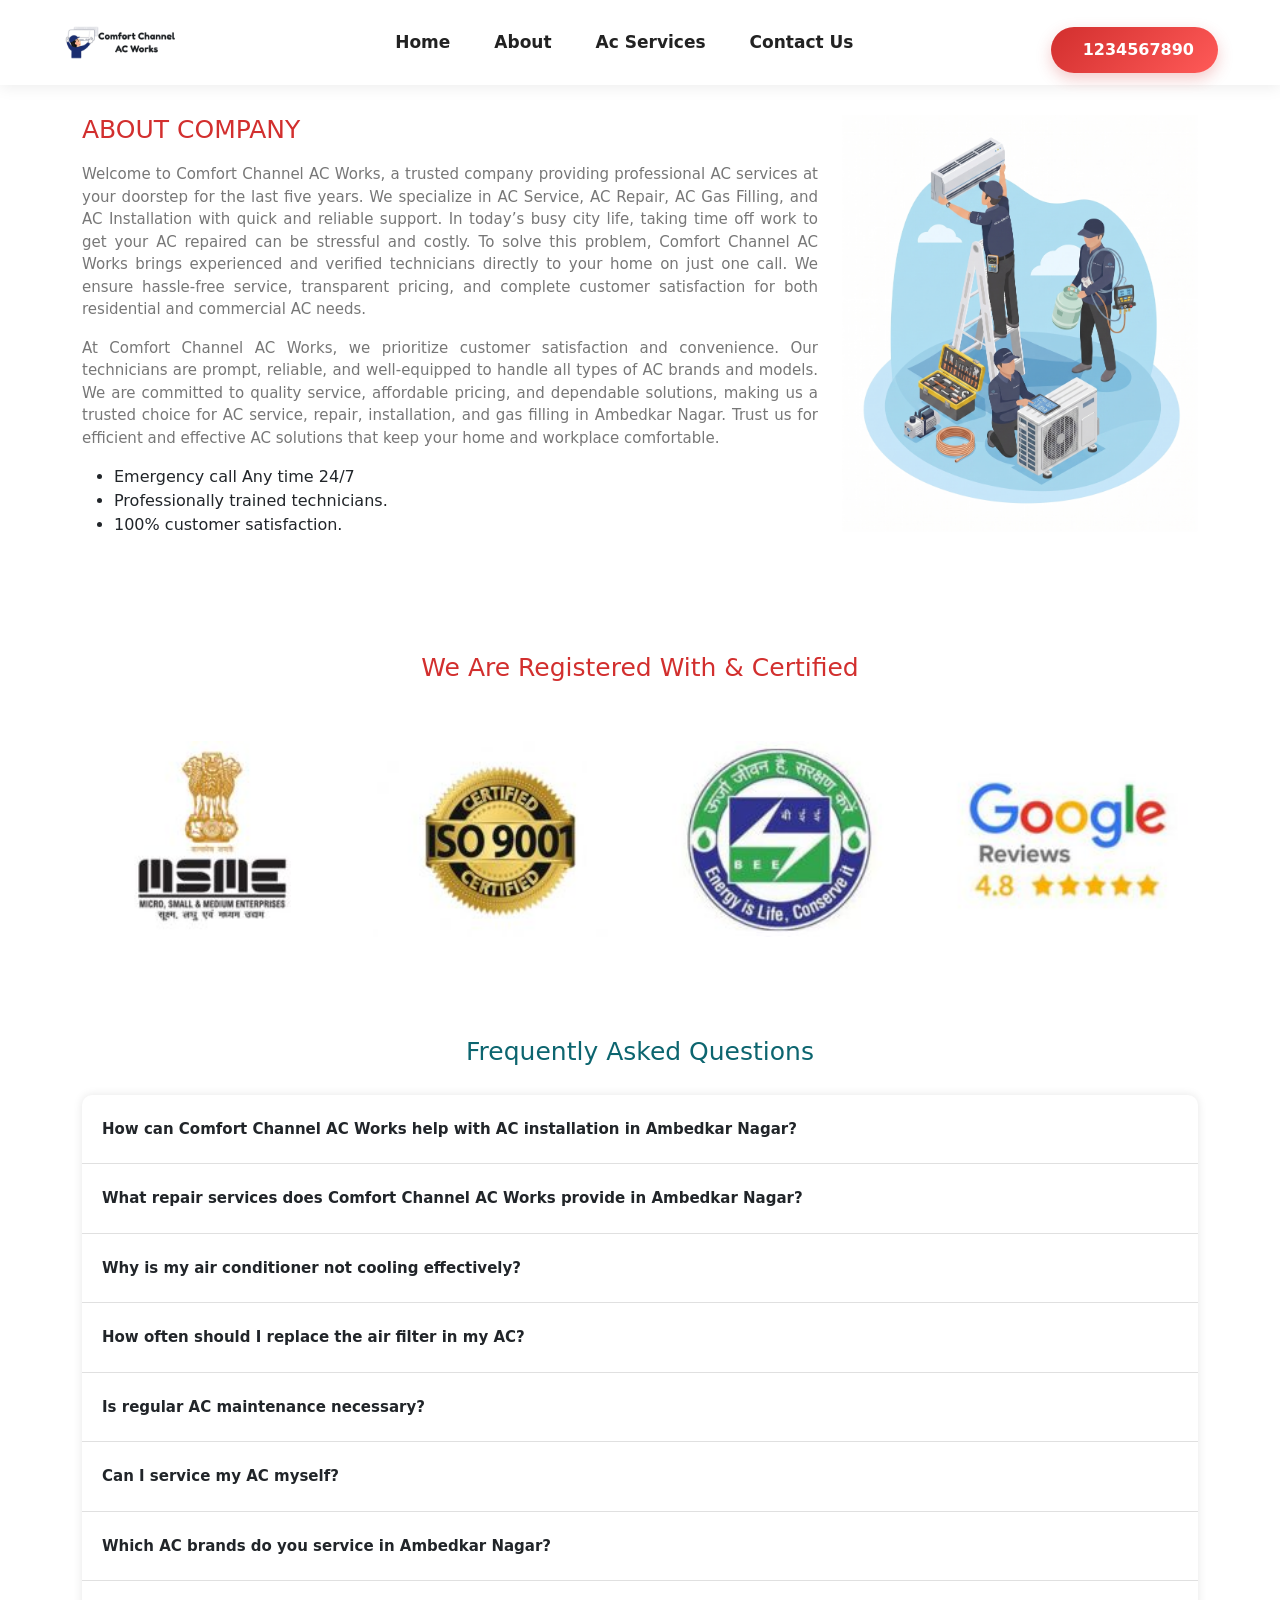
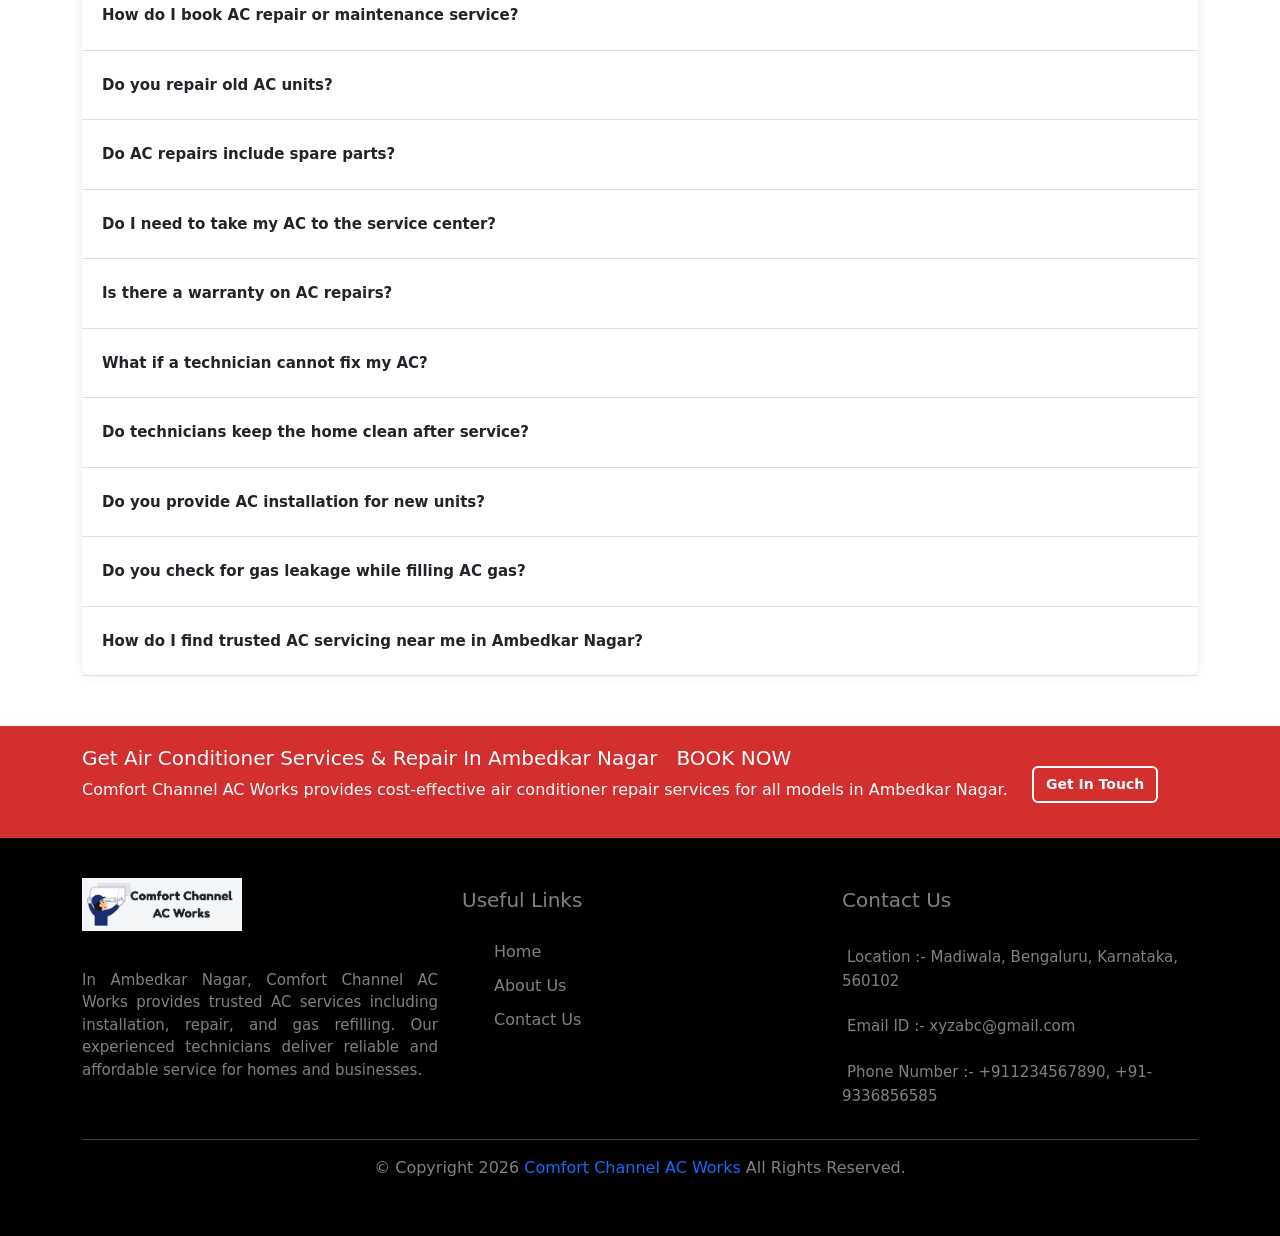
==== commit d865eaf9: "Contacts Details Updated" ====
--- a/about.html
+++ b/about.html
@@ -29,11 +29,11 @@
 		  <div class="container-fluid">
 			<a class="navbar-brand" href="index.html">
 				<img src="assets/images/comfort logo.png" alt="Comfort Channel AC Works (Mohd Zaid) logo"></a>
-				<a href="tel:+919044355941" class="mobileno">
+				<a href="tel:+911234567890" class="mobileno">
 					<i class="fa fa-phone" aria-hidden="true">
 
 					</i>
-					 9044355941
+					 1234567890
 				</a>
 			
 			<button class="navbar-toggler" type="button" data-bs-toggle="collapse" data-bs-target="#collapsibleNavbar">
@@ -58,7 +58,7 @@
 					</li>
 				</ul>
 			    <div class="navbar-mobile-number ms-auto">
-				   <p><a href="tel:+919044355941"><i class="fa fa-phone" aria-hidden="true"></i> 9044355941</a></p>
+				   <p><a href="tel:+911234567890"><i class="fa fa-phone" aria-hidden="true"></i> 1234567890</a></p>
 			    </div>
 			</div>
 		  </div>
@@ -356,9 +356,9 @@
 							<div class="col-sm-4 col-md-4 col-lg-4">
 								<div class="contact-us">
 									<h5>Contact Us</h5>
-									<p><i class="fa fa-map-marker" aria-hidden="true"></i>Location :- Zuber Chauraha Post Tanda District Ambedkar Nagar, Uttar Pradesh</p>
-									<p><i class="fa fa-envelope" aria-hidden="true"></i>Email ID :- comfortchannel1@gmail.com </p>
-									<p> <i class="fa fa-phone-square" aria-hidden="true"></i>Phone Number :- +91-9044355941, +91-9336856585</p>
+									<p><i class="fa fa-map-marker" aria-hidden="true"></i>Location :- Madiwala, Bengaluru, Karnataka, 560102</p>
+									<p><i class="fa fa-envelope" aria-hidden="true"></i>Email ID :- xyzabc@gmail.com </p>
+									<p> <i class="fa fa-phone-square" aria-hidden="true"></i>Phone Number :- +911234567890, +91-9336856585</p>
 								</div>
 							</div> 
 							<div class="col-sm-12 col-md-12 col-lg-12">
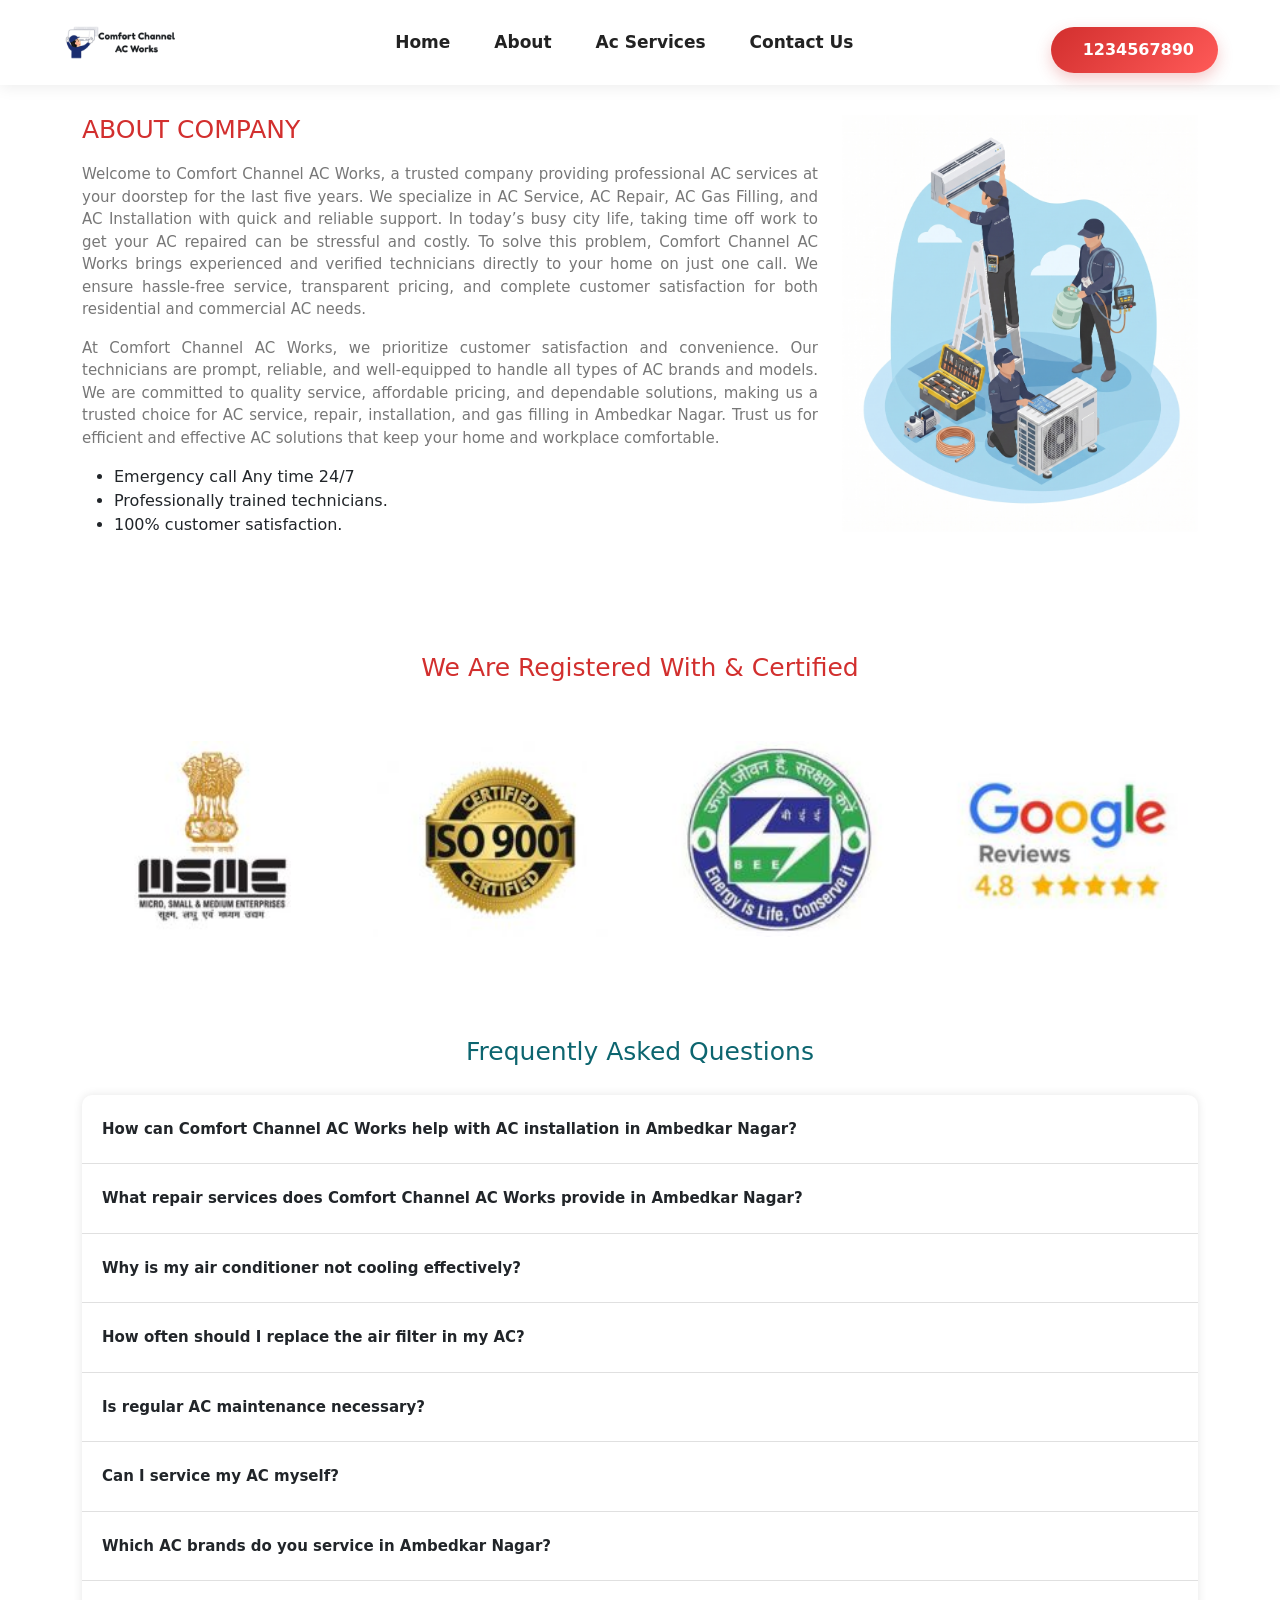
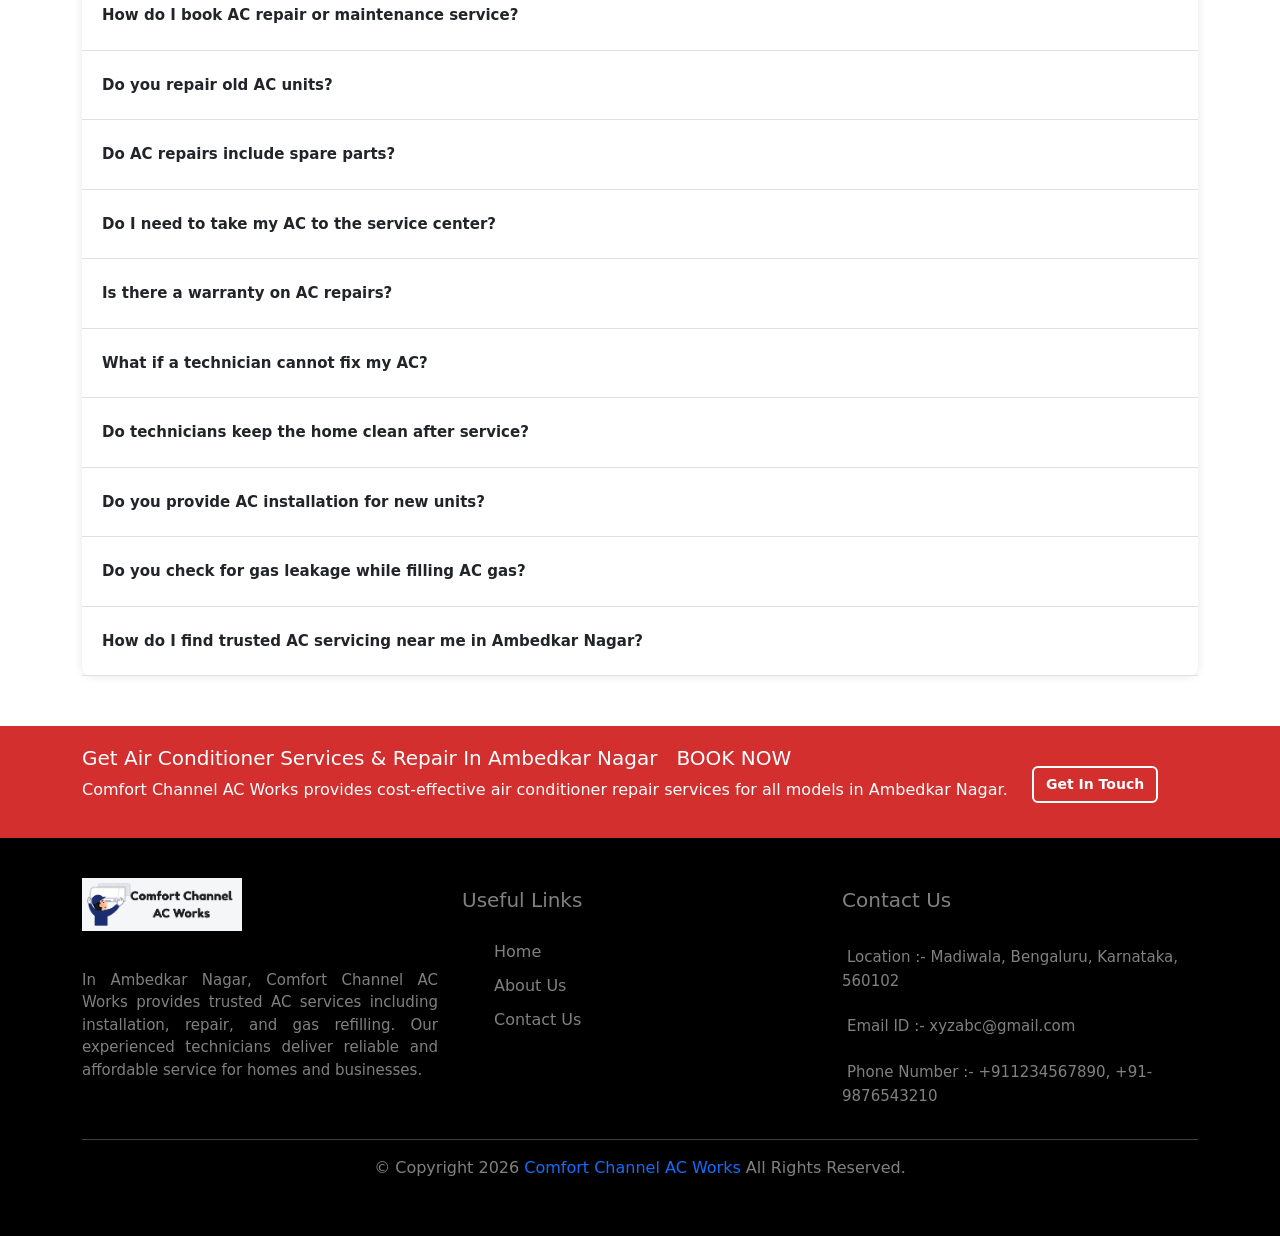
==== commit a603d7a9: "Number Updated" ====
--- a/about.html
+++ b/about.html
@@ -358,7 +358,7 @@
 									<h5>Contact Us</h5>
 									<p><i class="fa fa-map-marker" aria-hidden="true"></i>Location :- Madiwala, Bengaluru, Karnataka, 560102</p>
 									<p><i class="fa fa-envelope" aria-hidden="true"></i>Email ID :- xyzabc@gmail.com </p>
-									<p> <i class="fa fa-phone-square" aria-hidden="true"></i>Phone Number :- +911234567890, +91-9336856585</p>
+									<p> <i class="fa fa-phone-square" aria-hidden="true"></i>Phone Number :- +911234567890, +91-9876543210</p>
 								</div>
 							</div> 
 							<div class="col-sm-12 col-md-12 col-lg-12">
